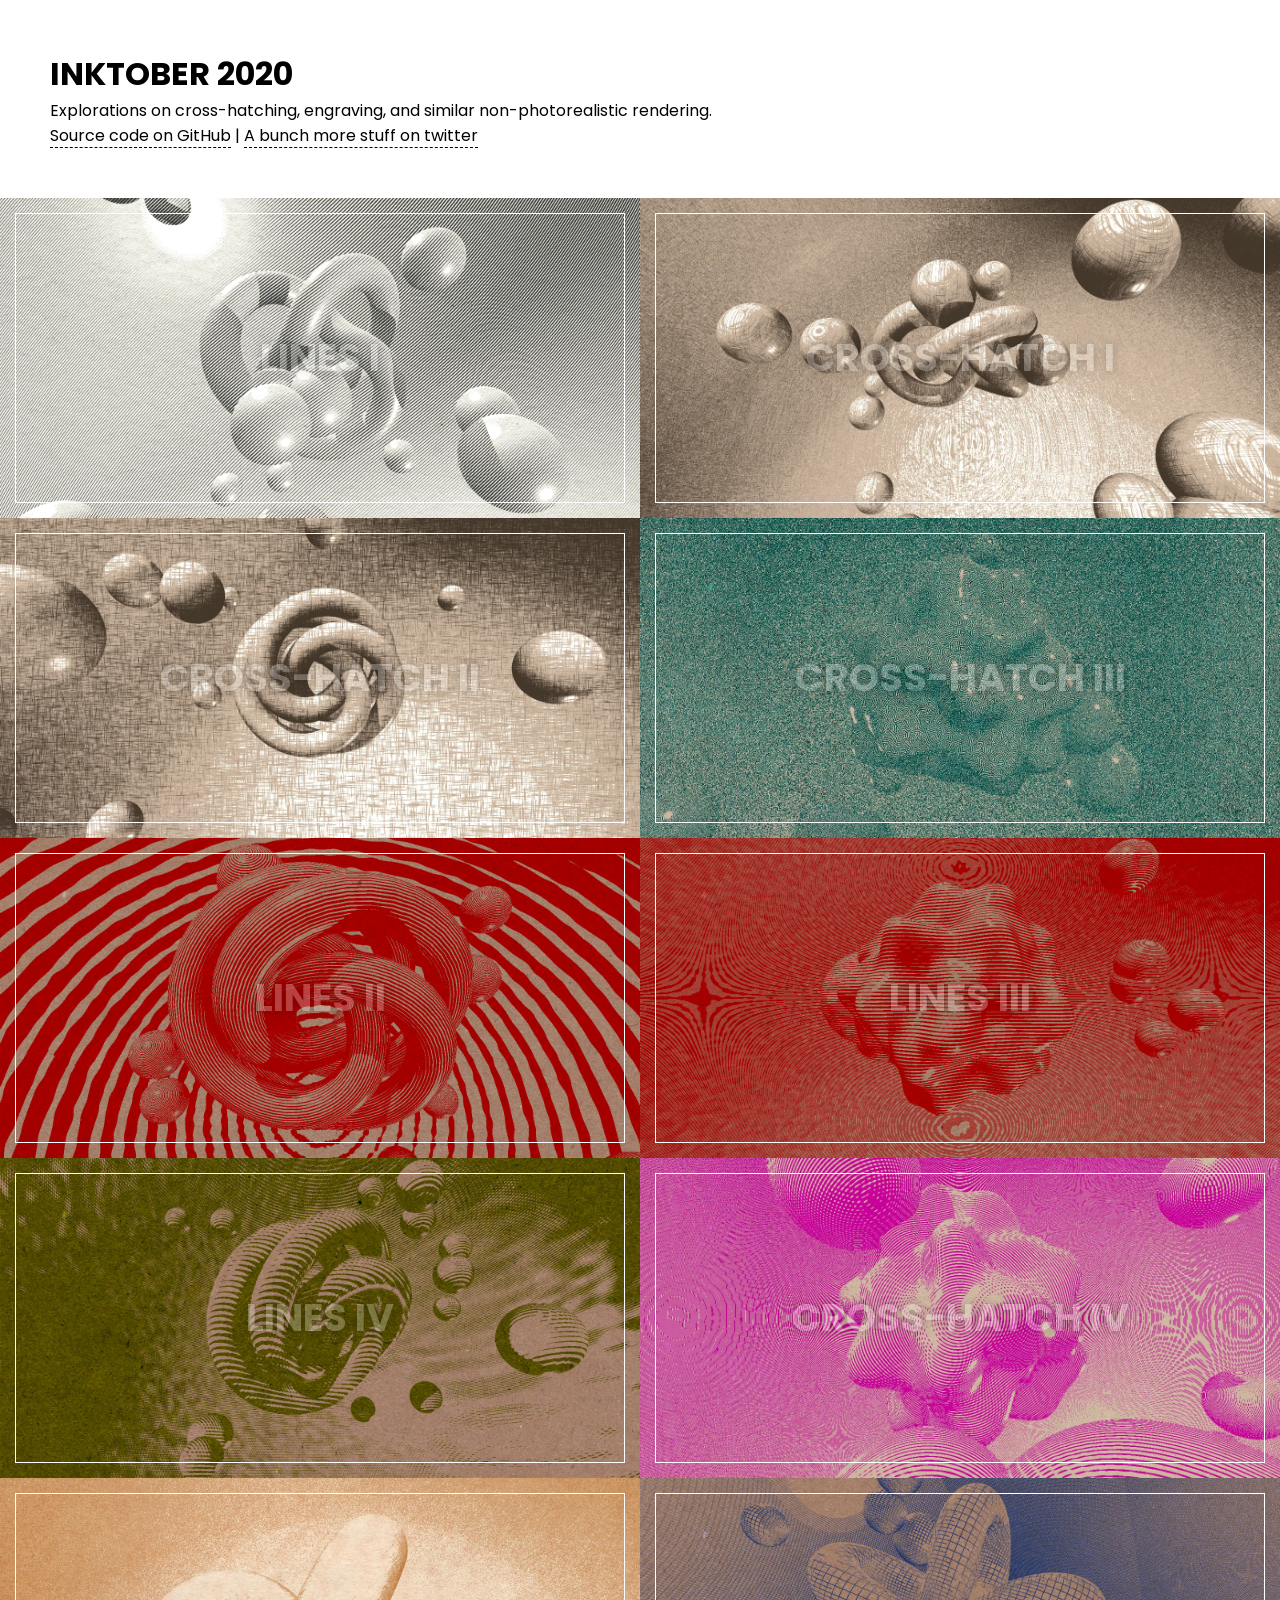
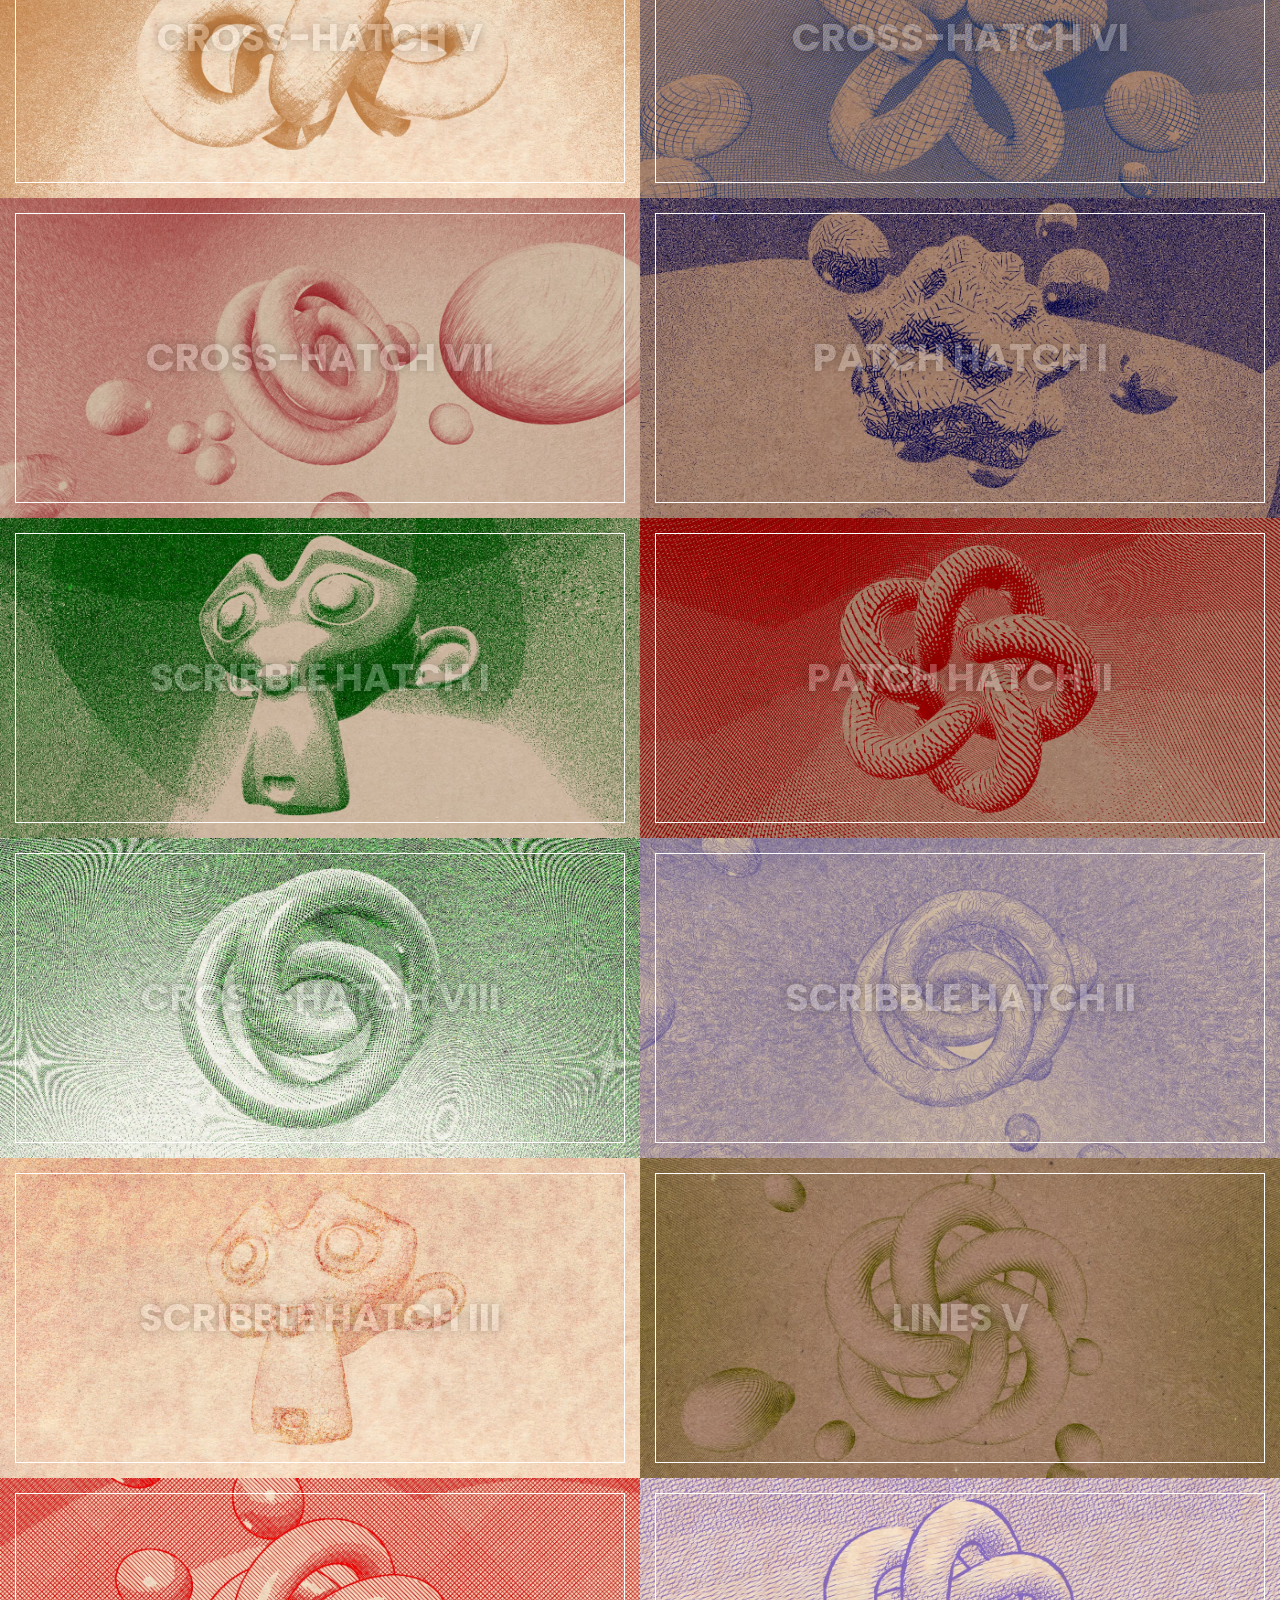
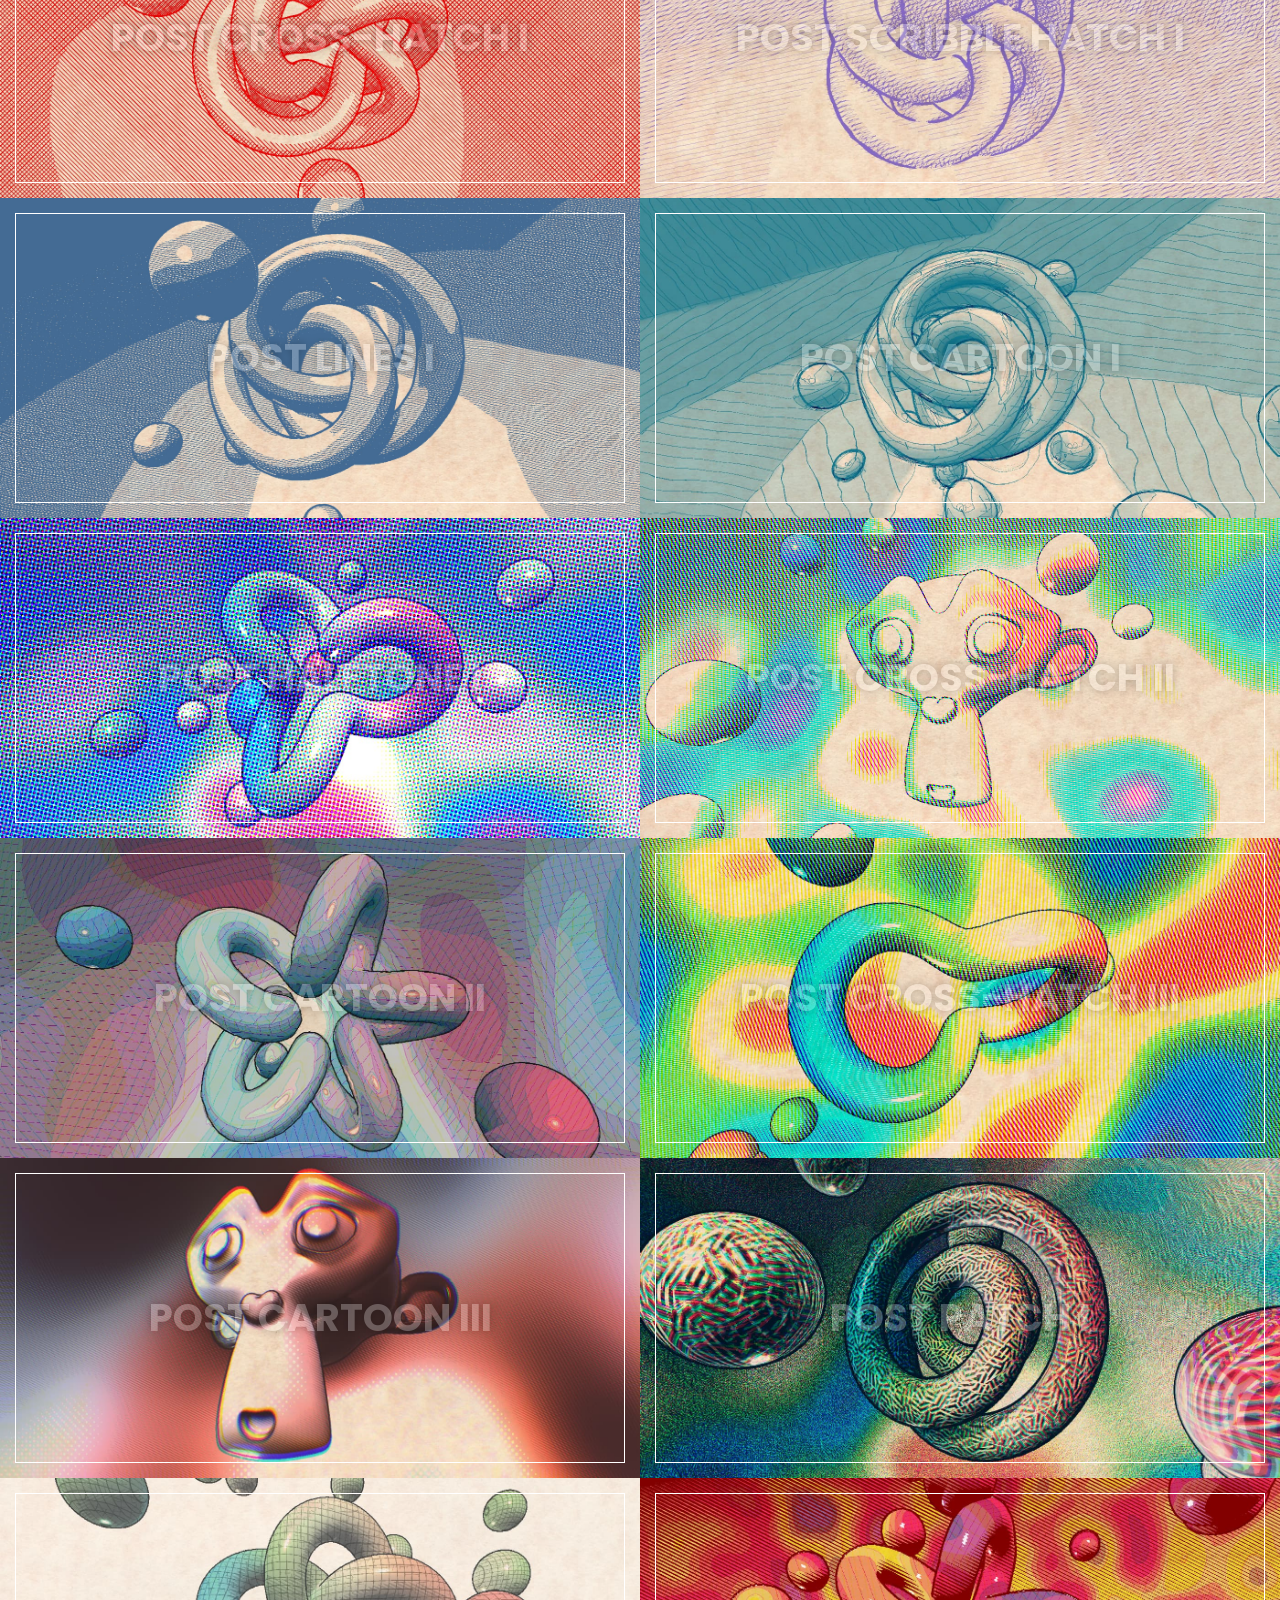
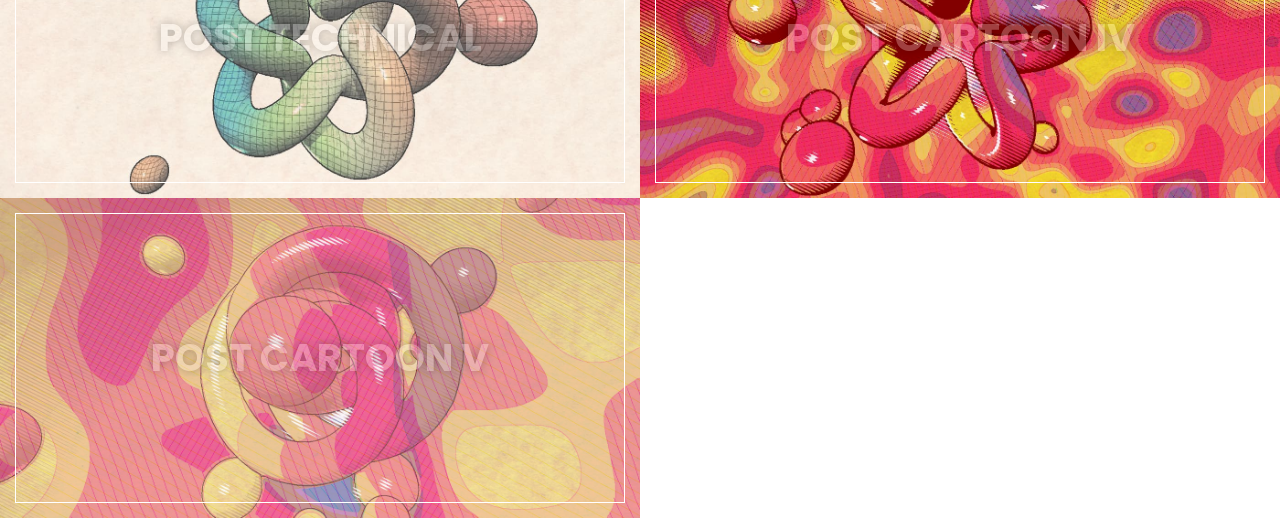
==== index.html @ ca5d49de "fix empty cards" ====
<!DOCTYPE html>
<html lang="en">
  <meta name="viewport" content="width=device-width" />
  <head>
    <meta charset="utf-8" />
    <title>Sketch</title>
    <meta
      name="viewport"
      content="width=device-width, initial-scale=1.0, user-scalable=no"
    />
    <style>
      * {
        box-sizing: border-box;
        margin: 0;
        padding: 0;
      }
      a {
        color: inherit;
      }
      body {
        font-family: "Poppins", sans-serif;
      }
      header {
        padding: 50px;
      }
      header h1 {
        font-family: "Poppins", sans-serif;
        text-transform: uppercase;
      }
      header a {
        text-decoration: none;
        border-bottom: 1px dashed black;
      }
      header a:hover {
        border-bottom: 1px solid black;
      }
      div.cards {
        display: flex;
        flex-wrap: wrap;
        text-align: center;
        justify-content: center;
      }
      a.empty {
        width: 25%;
      }
      a.card {
        width: 25%;
        height: 12.5vw;
        display: flex;
        position: relative;
        font-size: 1vw;
      }
      a.card img {
        position: absolute;
        width: 100%;
        height: 100%;
      }
      a.card::after {
        content: "";
        position: absolute;
        left: 15px;
        top: 15px;
        right: 15px;
        bottom: 15px;
        border: 1px solid white;
      }
      a.card h2 {
        position: absolute;
        font-family: "Poppins", sans-serif;
        text-transform: uppercase;
        color: white;
        left: 0;
        bottom: calc(50% - 1em);
        padding: 1em;
        line-height: 0;
        text-align: center;
        width: 100%;
        opacity: 0.25;
        text-shadow: 0 0 10px black;
        transition: opacity 200ms ease-out;
      }
      a.card:hover h2 {
        opacity: 1;
      }
      @media screen and (max-width: 1600px) {
        a.card {
          width: 50%;
          height: 25vw;
          font-size: 2vw;
        }
        a.empty {
          width: 50%;
        }
      }
      @media screen and (max-width: 800px) {
        a.card {
          width: 100vw;
          height: 50vw;
          font-size: 4vw;
        }
        a.empty {
          width: 50vw;
        }
      }
    </style>
    <link
      href="https://fonts.googleapis.com/css2?family=Poppins:wght@400;800&display=swap"
      rel="stylesheet"
    />
  </head>
  <body>
    <header>
      <h1>Inktober 2020</h1>
      <p>
        Explorations on cross-hatching, engraving, and similar
        non-photorealistic rendering.
      </p>
      <p>
        <a href="https://github.com/spite/sketch">Source code on GitHub</a> |
        <a href="https://twitter.com/thespite">A bunch more stuff on twitter</a>
      </p>
    </header>
    <div class="cards">
      <a class="card" href="lines-i/index.html">
        <img src="snapshots/lines-i.jpg" />
        <h2>Lines I</h2>
      </a>
      <a class="card" href="cross-hatch-i/index.html">
        <img src="snapshots/cross-hatch-i.jpg" />
        <h2>Cross-hatch I</h2>
      </a>
      <a class="card" href="cross-hatch-ii/index.html">
        <img src="snapshots/cross-hatch-ii.jpg" />
        <h2>Cross-hatch II</h2>
      </a>
      <a class="card" href="cross-hatch-iii/index.html">
        <img src="snapshots/cross-hatch-iii.jpg" />
        <h2>Cross-hatch III</h2>
      </a>
      <a class="card" href="lines-ii/index.html">
        <img src="snapshots/lines-ii.jpg" />
        <h2>Lines II</h2>
      </a>
      <a class="card" href="lines-iii/index.html">
        <img src="snapshots/lines-iii.jpg" />
        <h2>Lines III</h2>
      </a>
      <a class="card" href="lines-iv/index.html">
        <img src="snapshots/lines-iv.jpg" />
        <h2>Lines IV</h2>
      </a>
      <a class="card" href="cross-hatch-iv/index.html">
        <img src="snapshots/cross-hatch-iv.jpg" />
        <h2>Cross-hatch IV</h2>
      </a>
      <a class="card" href="cross-hatch-v/index.html">
        <img src="snapshots/cross-hatch-v.jpg" />
        <h2>Cross-hatch V</h2>
      </a>
      <a class="card" href="cross-hatch-vi/index.html">
        <img src="snapshots/cross-hatch-vi.jpg" />
        <h2>Cross-hatch VI</h2>
      </a>
      <a class="card" href="cross-hatch-vii/index.html">
        <img src="snapshots/cross-hatch-vii.jpg" />
        <h2>Cross-hatch VII</h2>
      </a>
      <a class="card" href="patch-i/index.html">
        <img src="snapshots/patch-i.jpg" />
        <h2>Patch hatch I</h2>
      </a>
      <a class="card" href="scribble-i/index.html">
        <img src="snapshots/scribble-i.jpg" />
        <h2>Scribble hatch I</h2>
      </a>
      <a class="card" href="patch-ii/index.html">
        <img src="snapshots/patch-ii.jpg" />
        <h2>Patch hatch II</h2>
      </a>
      <a class="card" href="cross-hatch-viii/index.html">
        <img src="snapshots/cross-hatch-viii.jpg" />
        <h2>Cross-hatch VIII</h2>
      </a>
      <a class="card" href="scribble-ii/index.html">
        <img src="snapshots/scribble-ii.jpg" />
        <h2>Scribble hatch II</h2>
      </a>
      <a class="card" href="scribble-iii/index.html">
        <img src="snapshots/scribble-iii.jpg" />
        <h2>Scribble hatch III</h2>
      </a>
      <a class="card" href="lines-v/index.html">
        <img src="snapshots/lines-v.jpg" />
        <h2>Lines V</h2>
      </a>
      <a class="card" href="post-cross-hatch-i/index.html">
        <img src="snapshots/post-cross-hatch-i.jpg" />
        <h2>Post Cross-hatch I</h2>
      </a>
      <a class="card" href="post-scribble-i/index.html">
        <img src="snapshots/post-scribble-i.jpg" />
        <h2>Post Scribble hatch I</h2>
      </a>
      <a class="card" href="post-lines-i/index.html">
        <img src="snapshots/post-lines-i.jpg" />
        <h2>Post Lines I</h2>
      </a>
      <a class="card" href="post-cartoon-i/index.html">
        <img src="snapshots/post-cartoon-i.jpg" />
        <h2>Post Cartoon I</h2>
      </a>
      <a class="card" href="post-cmyk-halftone-i/index.html">
        <img src="snapshots/post-halftone-i.jpg" />
        <h2>Post Halftone I</h2>
      </a>
      <a class="card" href="post-cross-hatch-ii/index.html">
        <img src="snapshots/post-cross-hatch-ii.jpg" />
        <h2>Post Cross-hatch II</h2>
      </a>
      <a class="card" href="post-cartoon-ii/index.html">
        <img src="snapshots/post-cartoon-ii.jpg" />
        <h2>Post Cartoon II</h2>
      </a>
      <a class="card" href="post-cross-hatch-iii/index.html">
        <img src="snapshots/post-cross-hatch-iii.jpg" />
        <h2>Post Cross-hatch III</h2>
      </a>
      <a class="card" href="post-cartoon-iii/index.html">
        <img src="snapshots/post-cartoon-iii.jpg" />
        <h2>Post Cartoon III</h2>
      </a>
      <a class="card" href="post-patch-i/index.html">
        <img src="snapshots/post-patch-i.jpg" />
        <h2>Post Patch I</h2>
      </a>
      <a class="card" href="post-technical/index.html">
        <img src="snapshots/post-technical.jpg" />
        <h2>Post Technical</h2>
      </a>
      <a class="card" href="post-cartoon-iv/index.html">
        <img src="snapshots/post-cartoon-iv.jpg" />
        <h2>Post Cartoon IV</h2>
      </a>
      <a class="card" href="post-cartoon-v/index.html">
        <img src="snapshots/post-cartoon-v.jpg" />
        <h2>Post Cartoon V</h2>
      </a>
      <a class="empty"></a>
    </div>
  </body>
</html>
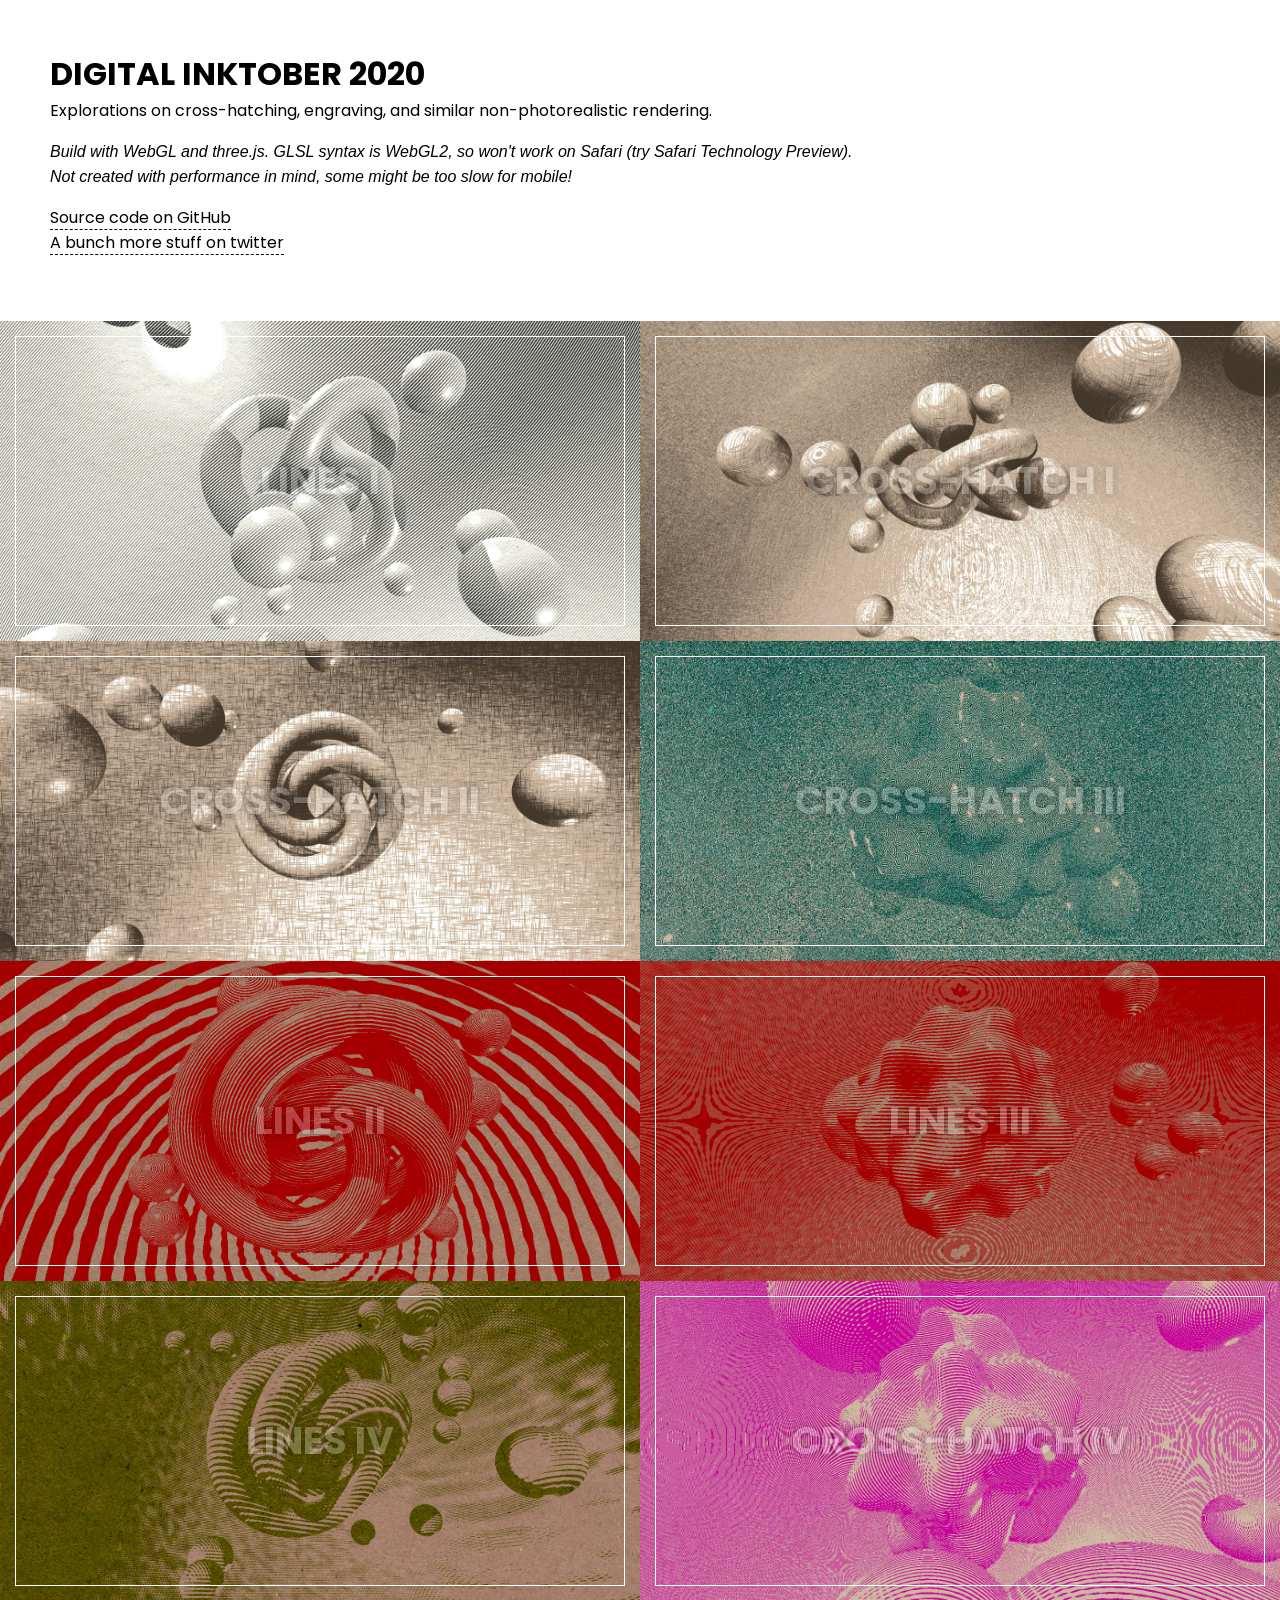
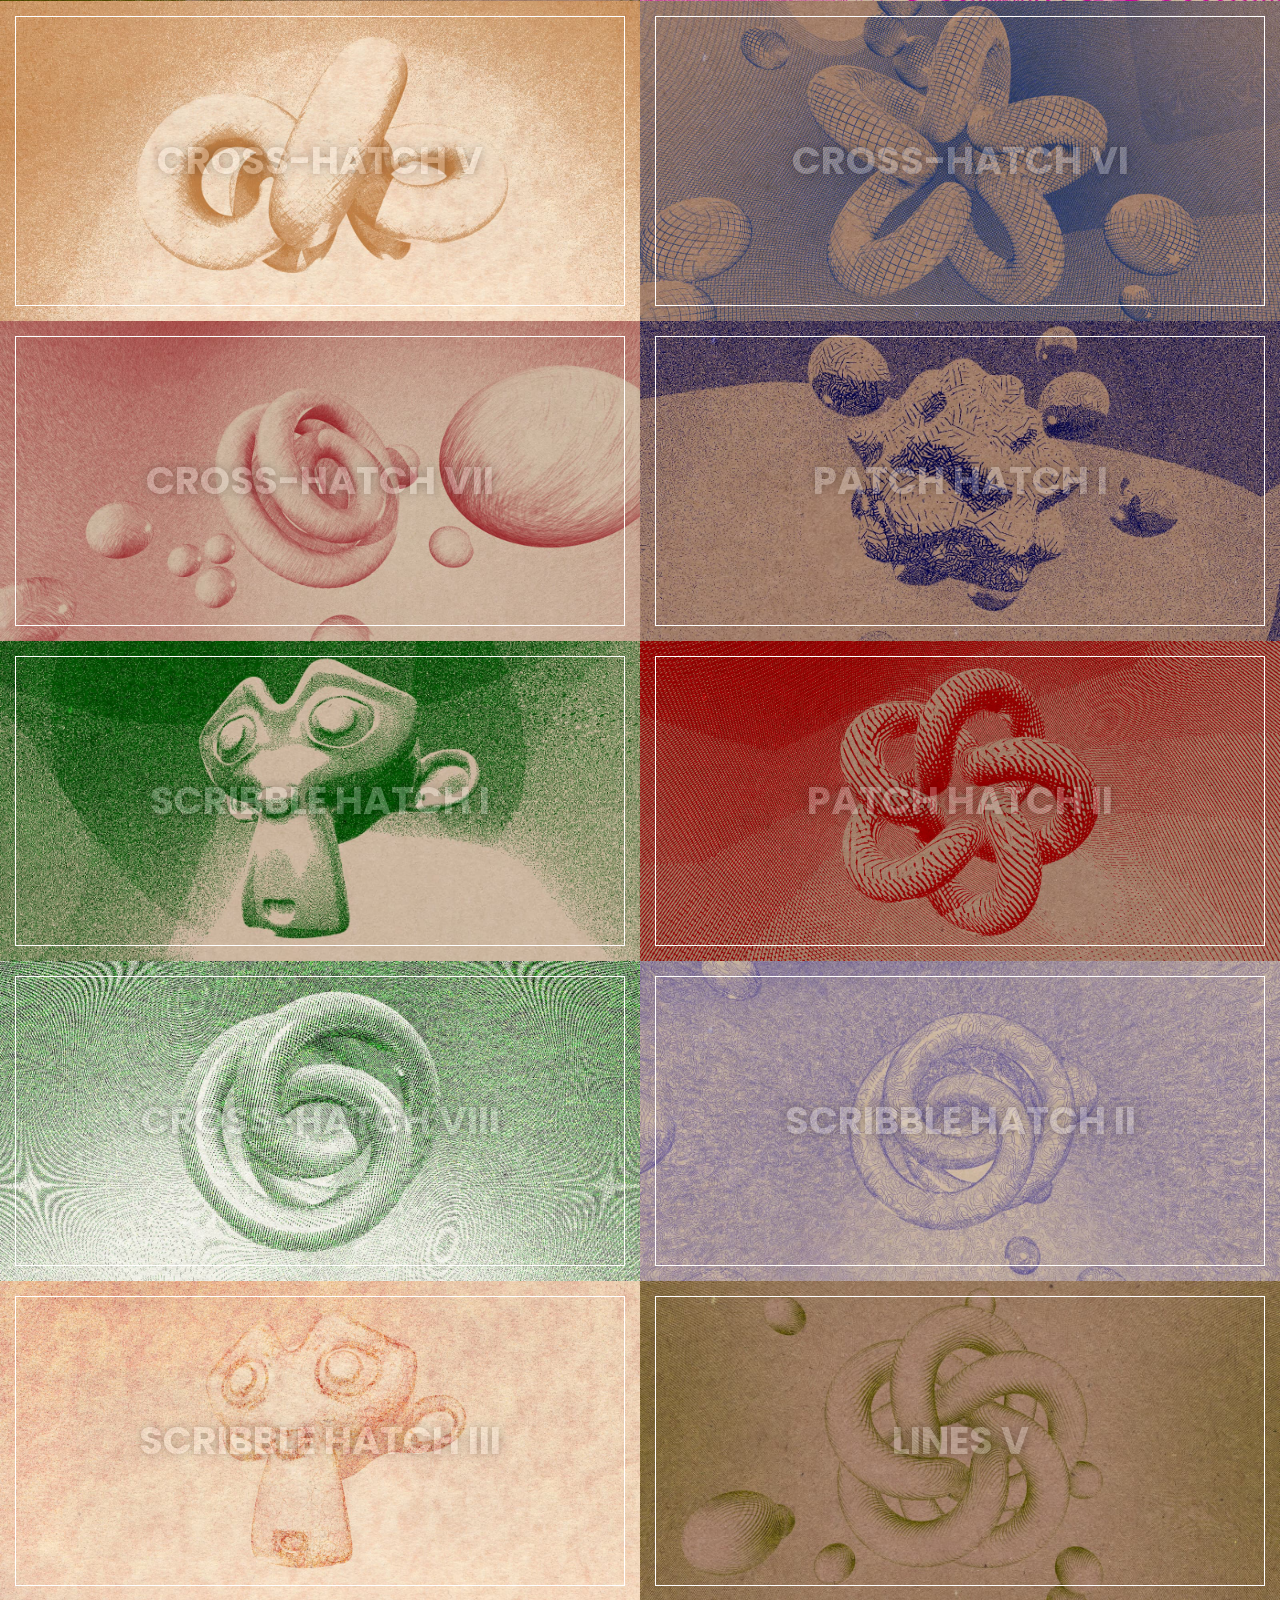
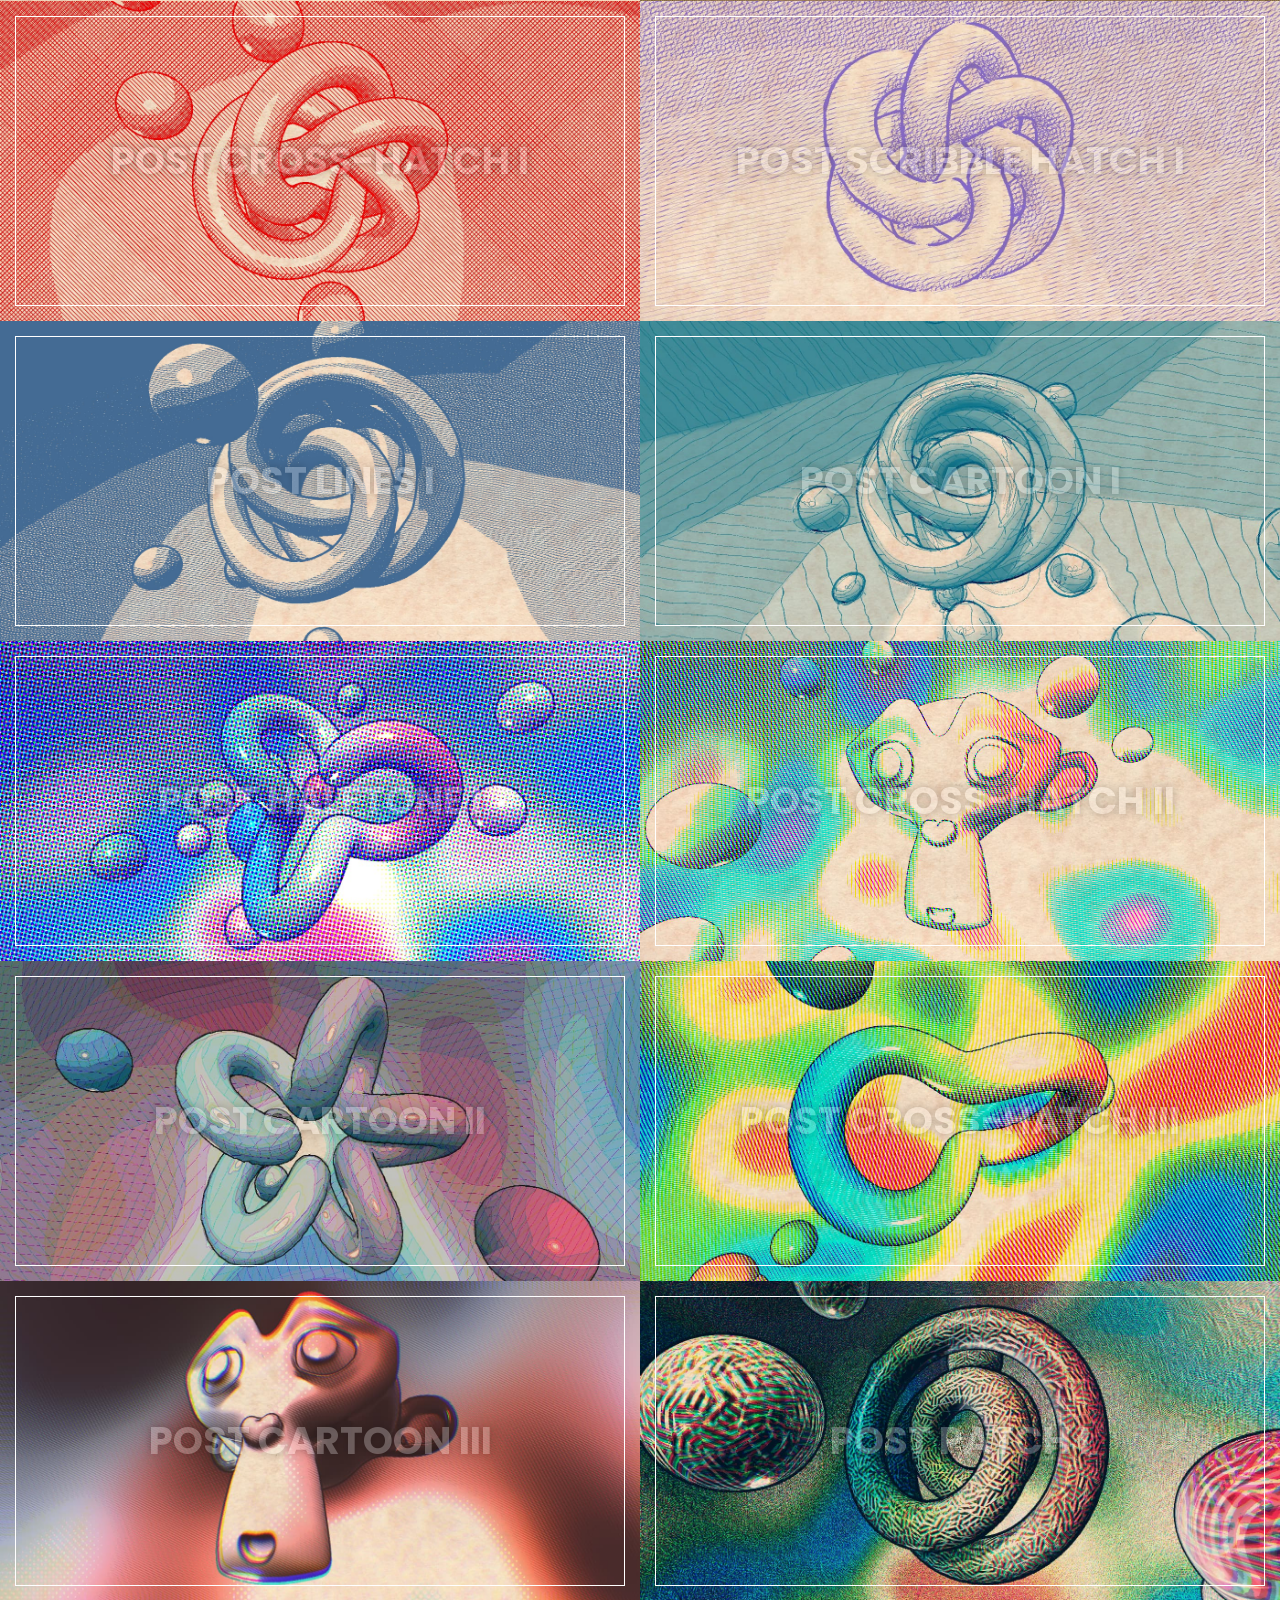
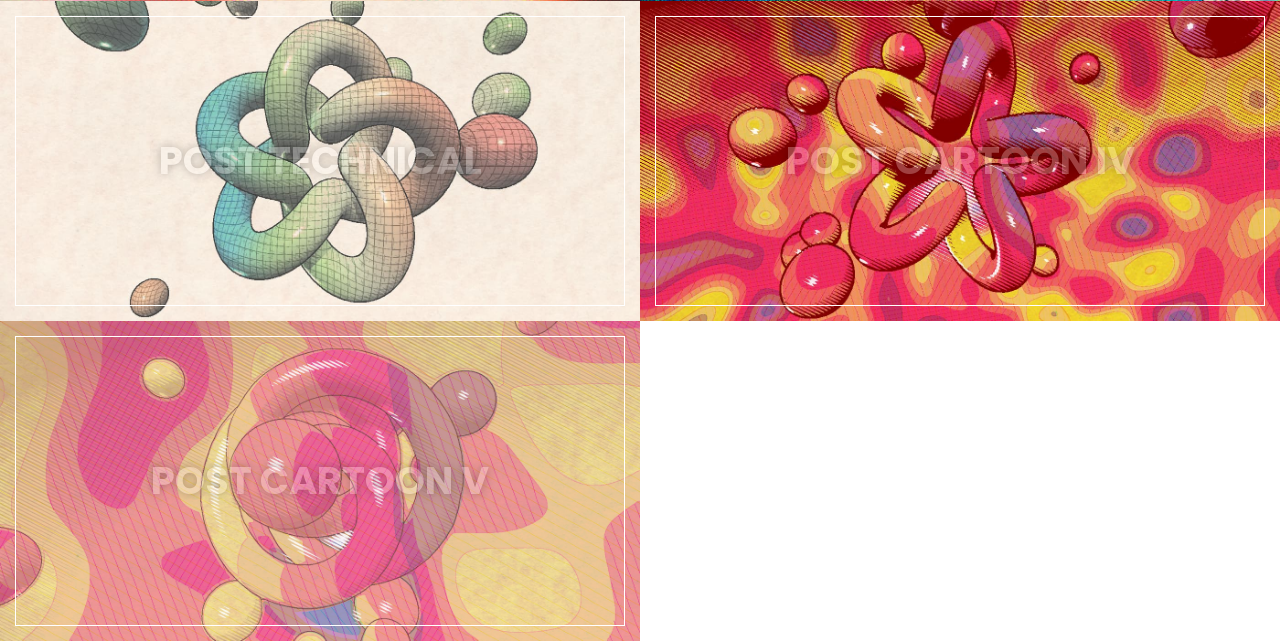
==== commit df5ab1e3: "updated index" ====
--- a/index.html
+++ b/index.html
@@ -20,6 +20,9 @@
       body {
         font-family: "Poppins", sans-serif;
       }
+      p {
+        margin-bottom: 1em;
+      }
       header {
         padding: 50px;
       }
@@ -110,13 +113,21 @@
   </head>
   <body>
     <header>
-      <h1>Inktober 2020</h1>
+      <h1>Digital Inktober 2020</h1>
       <p>
         Explorations on cross-hatching, engraving, and similar
         non-photorealistic rendering.
       </p>
       <p>
-        <a href="https://github.com/spite/sketch">Source code on GitHub</a> |
+        <i
+          >Build with WebGL and three.js. GLSL syntax is WebGL2, so won't work
+          on Safari (try Safari Technology Preview).<br />Not created with
+          performance in mind, some might be too slow for mobile!
+        </i>
+      </p>
+      <p>
+        <a href="https://github.com/spite/sketch">Source code on GitHub</a
+        ><br />
         <a href="https://twitter.com/thespite">A bunch more stuff on twitter</a>
       </p>
     </header>
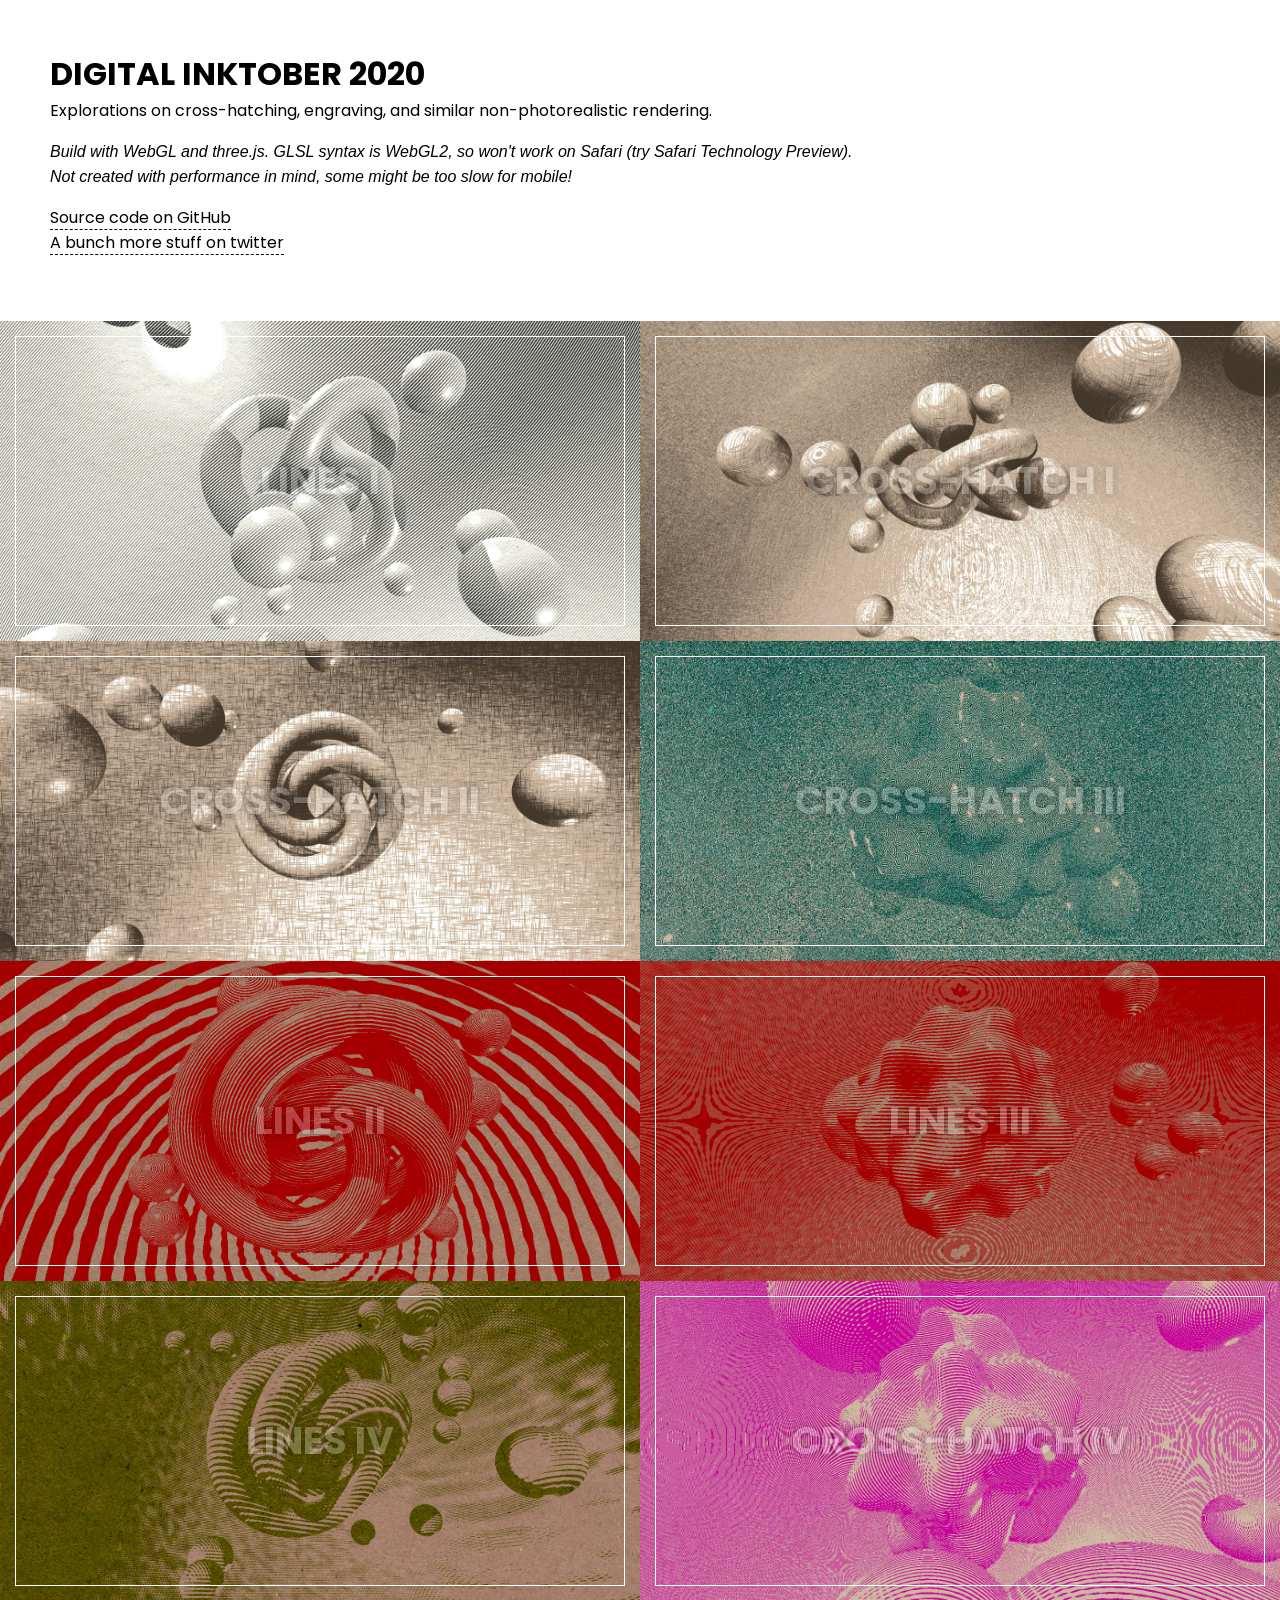
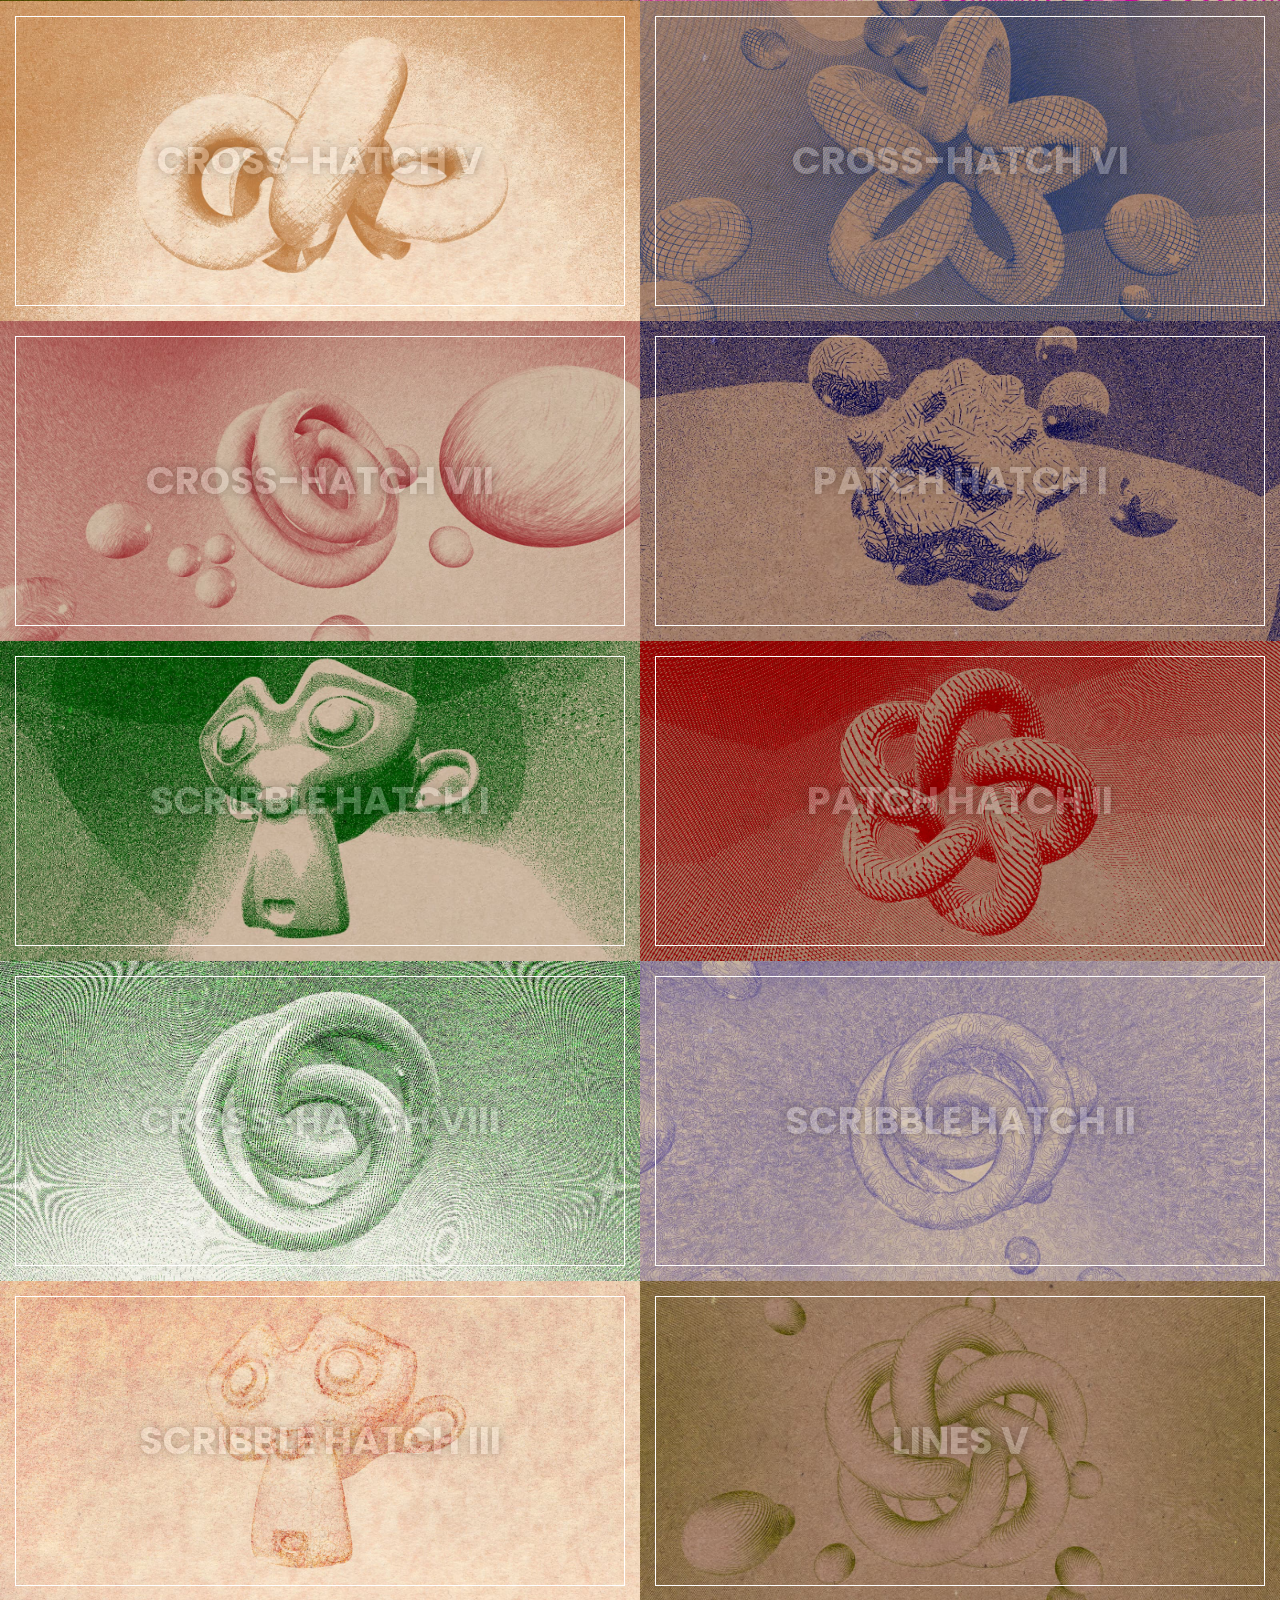
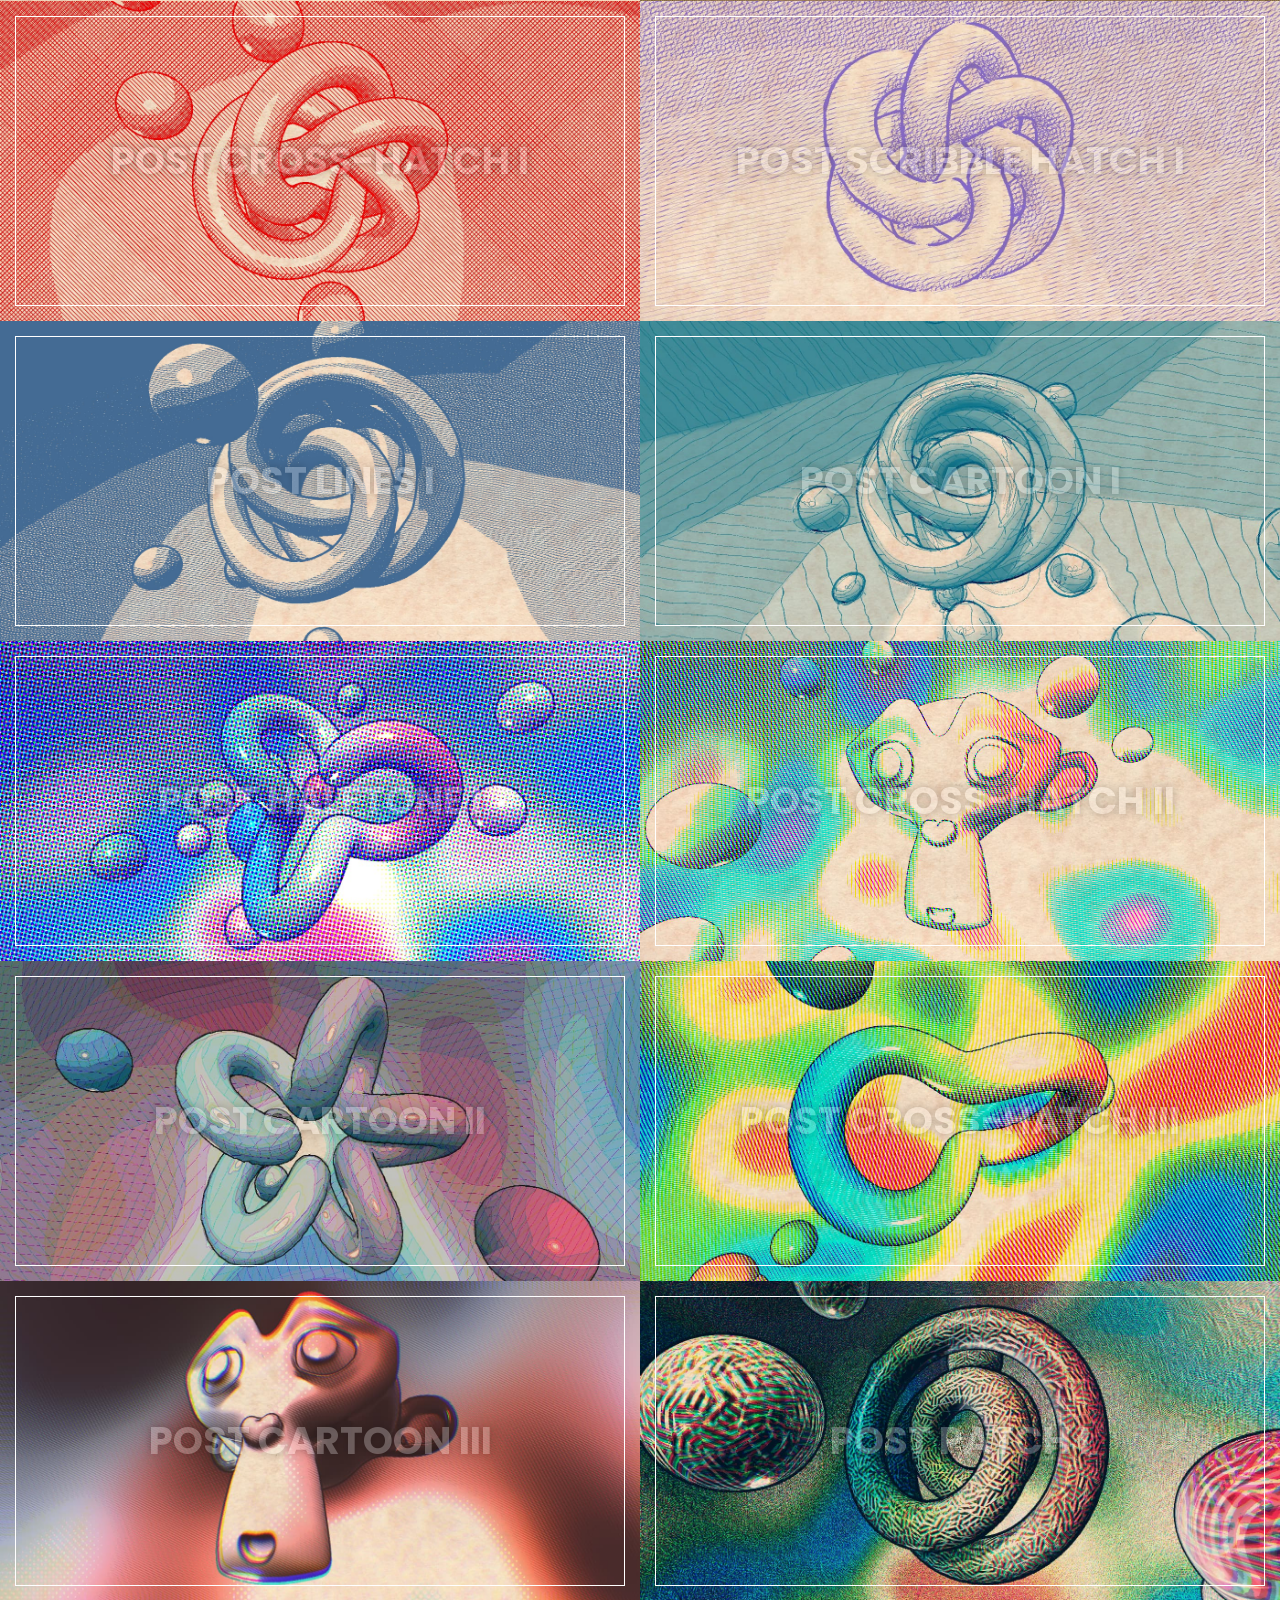
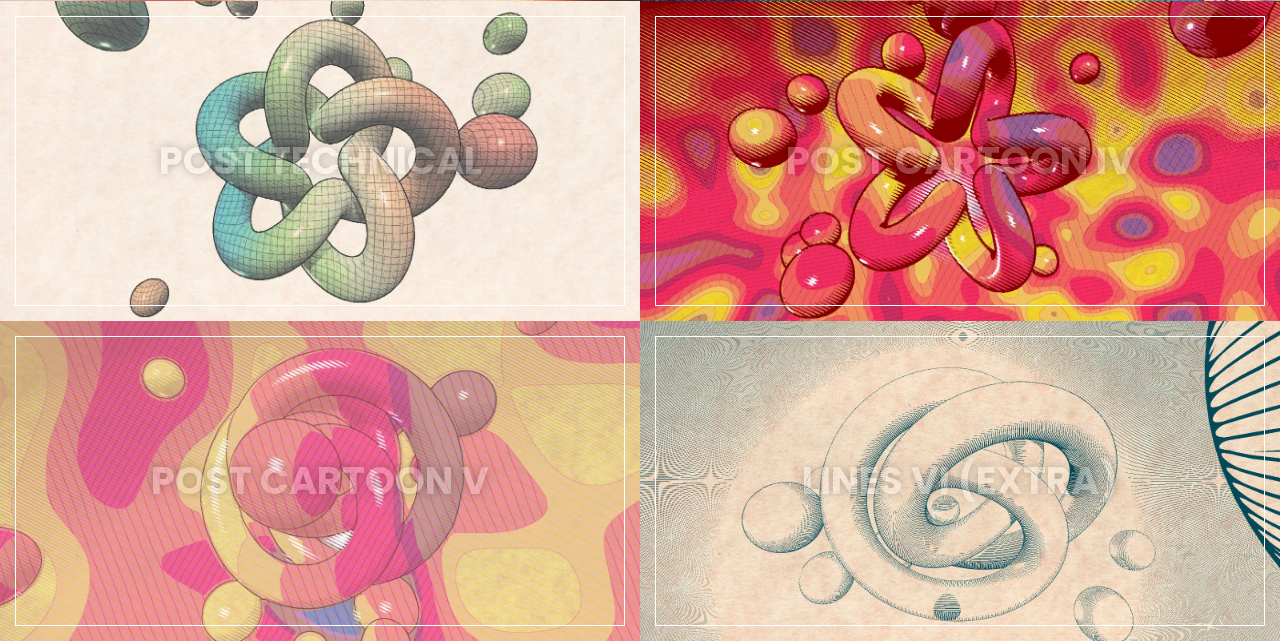
==== commit 6164e566: "added lines vi" ====
--- a/index.html
+++ b/index.html
@@ -256,7 +256,10 @@
         <img src="snapshots/post-cartoon-v.jpg" />
         <h2>Post Cartoon V</h2>
       </a>
-      <a class="empty"></a>
+      <a class="card" href="lines-vi/index.html">
+        <img src="snapshots/lines-vi.jpg" />
+        <h2>Lines VI (Extra)</h2>
+      </a>
     </div>
   </body>
 </html>
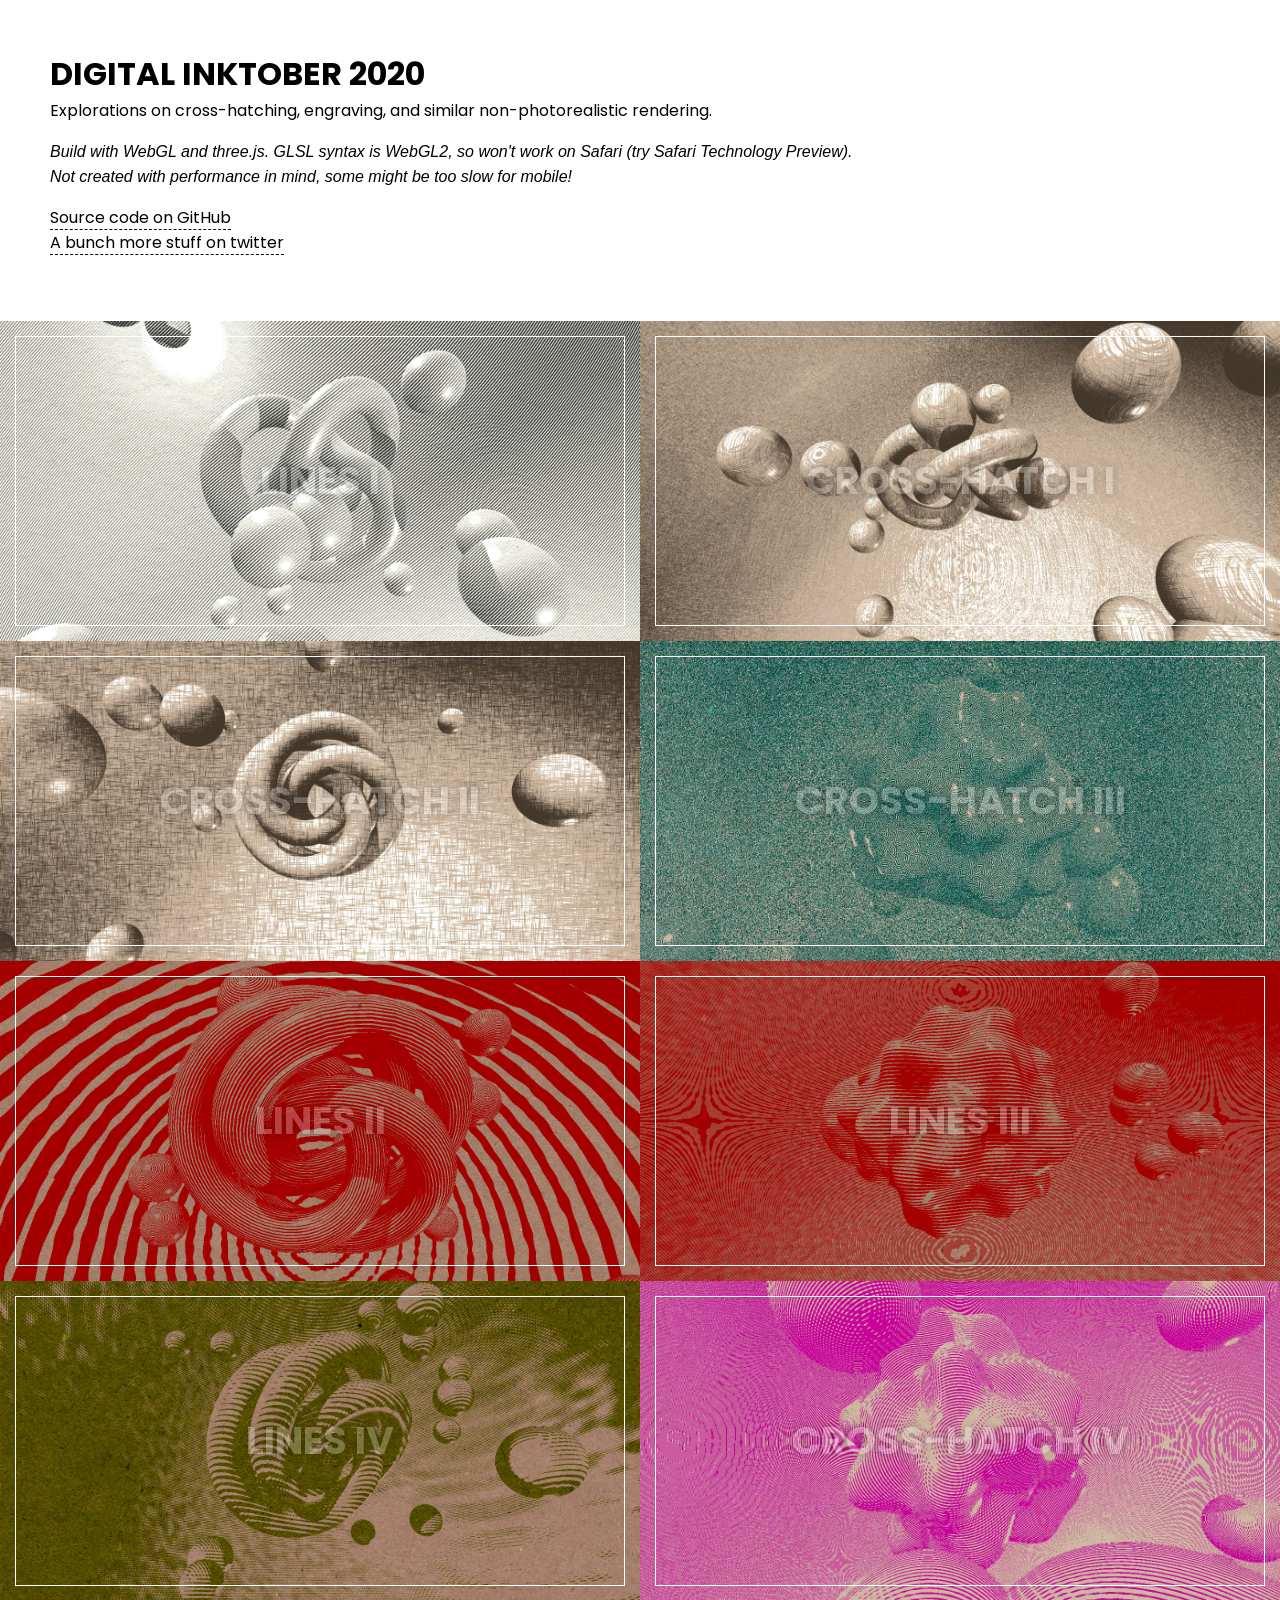
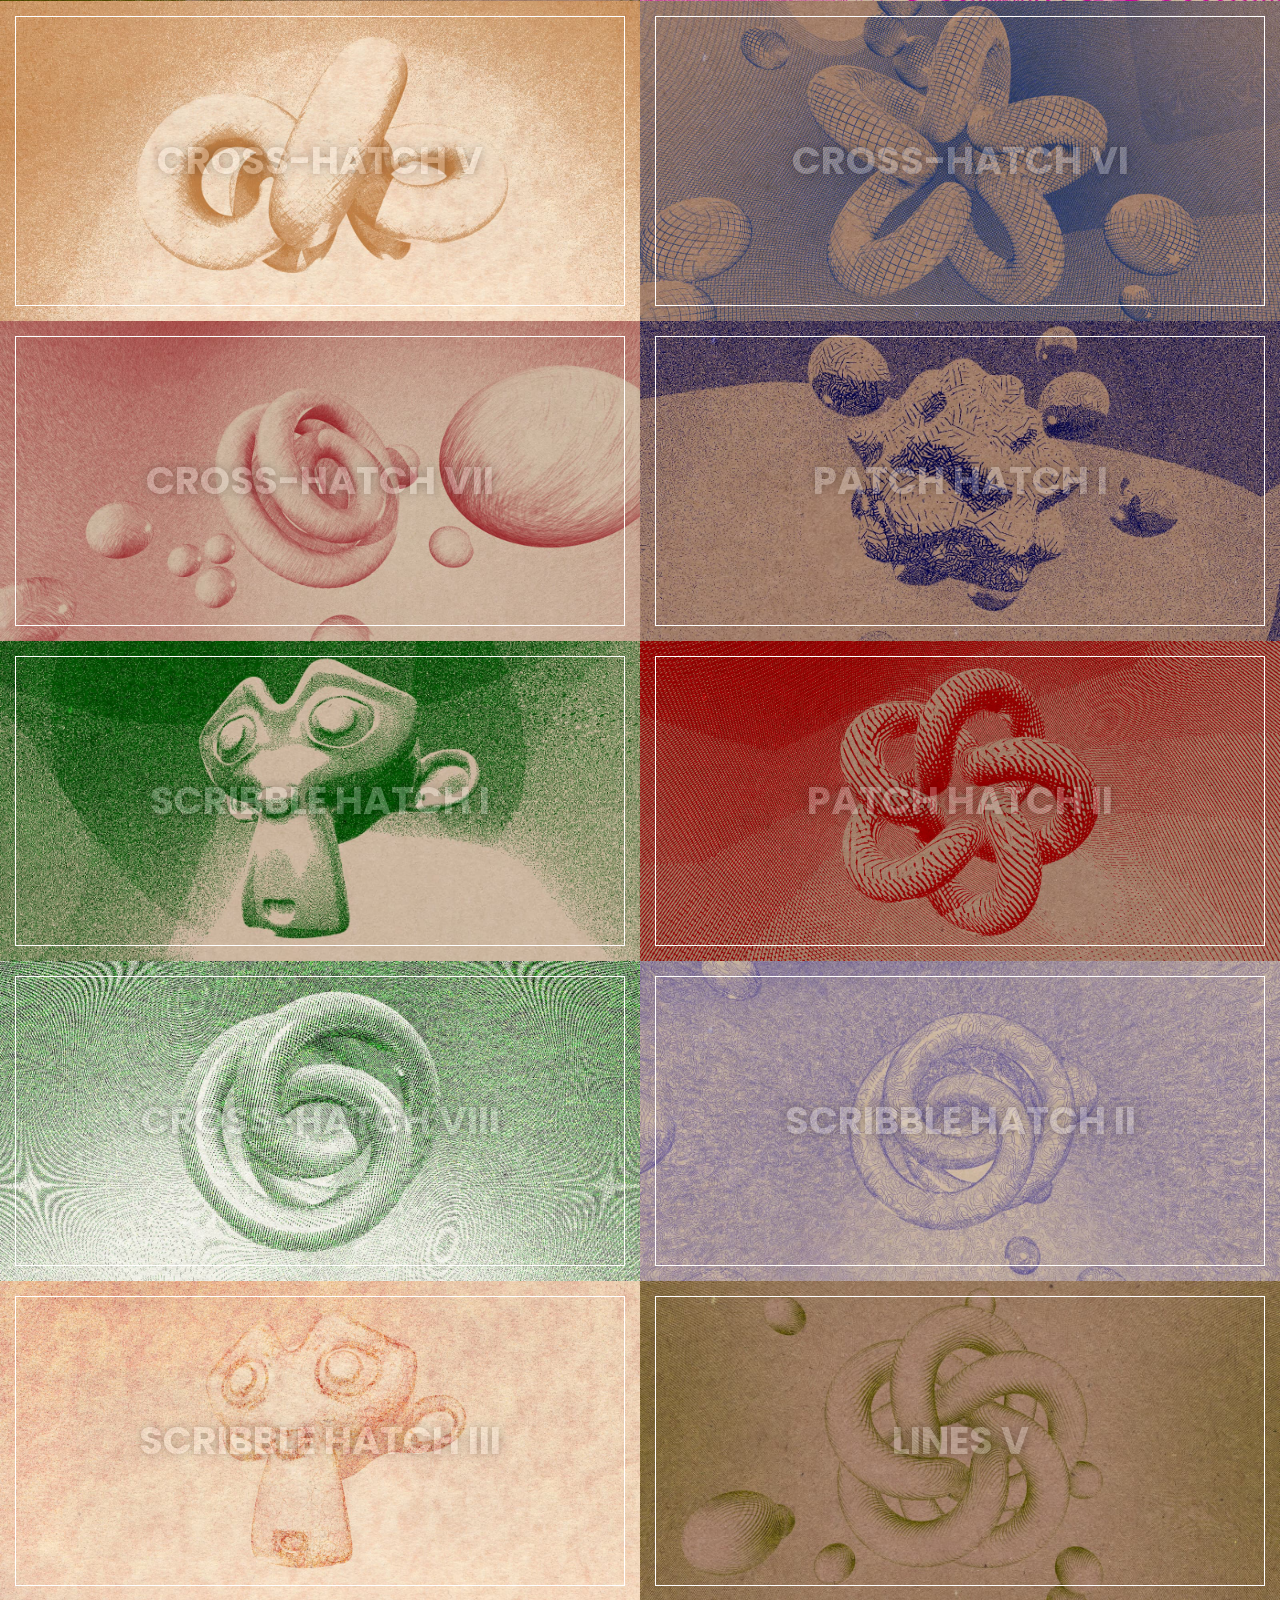
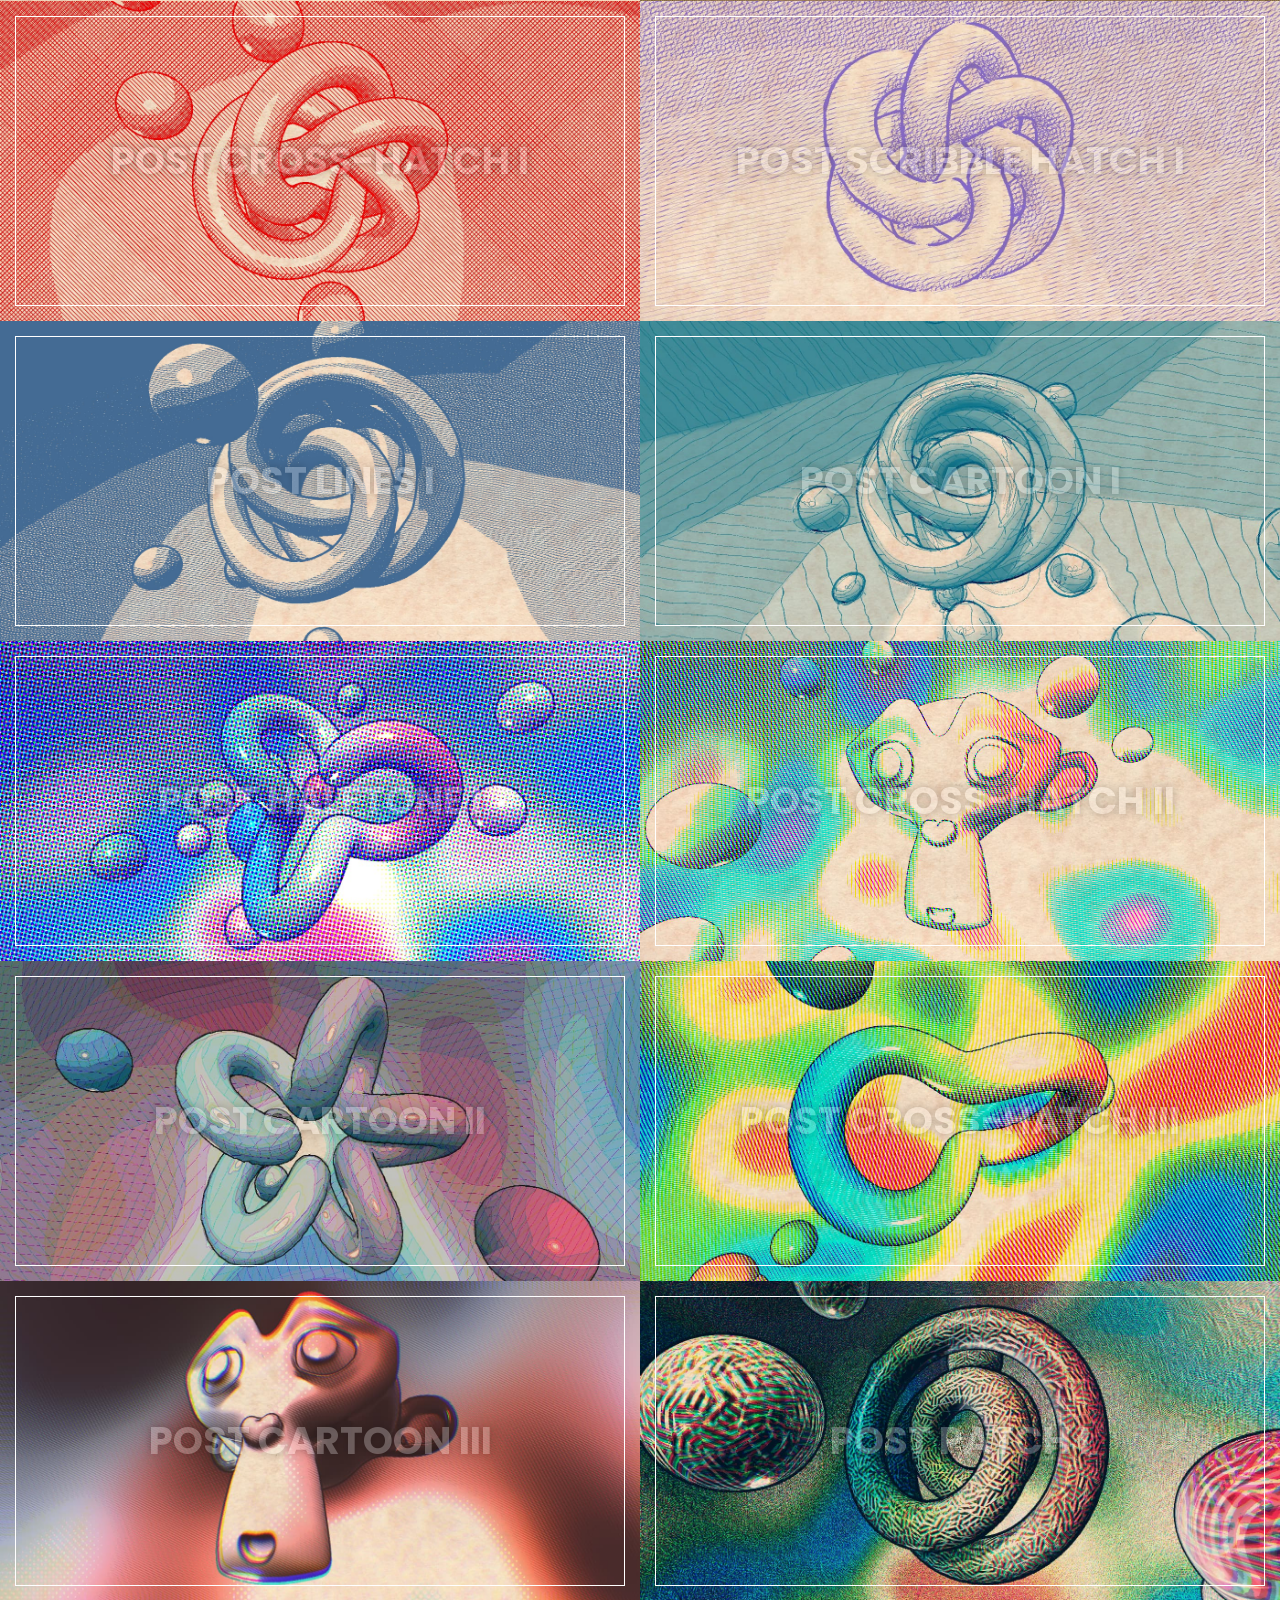
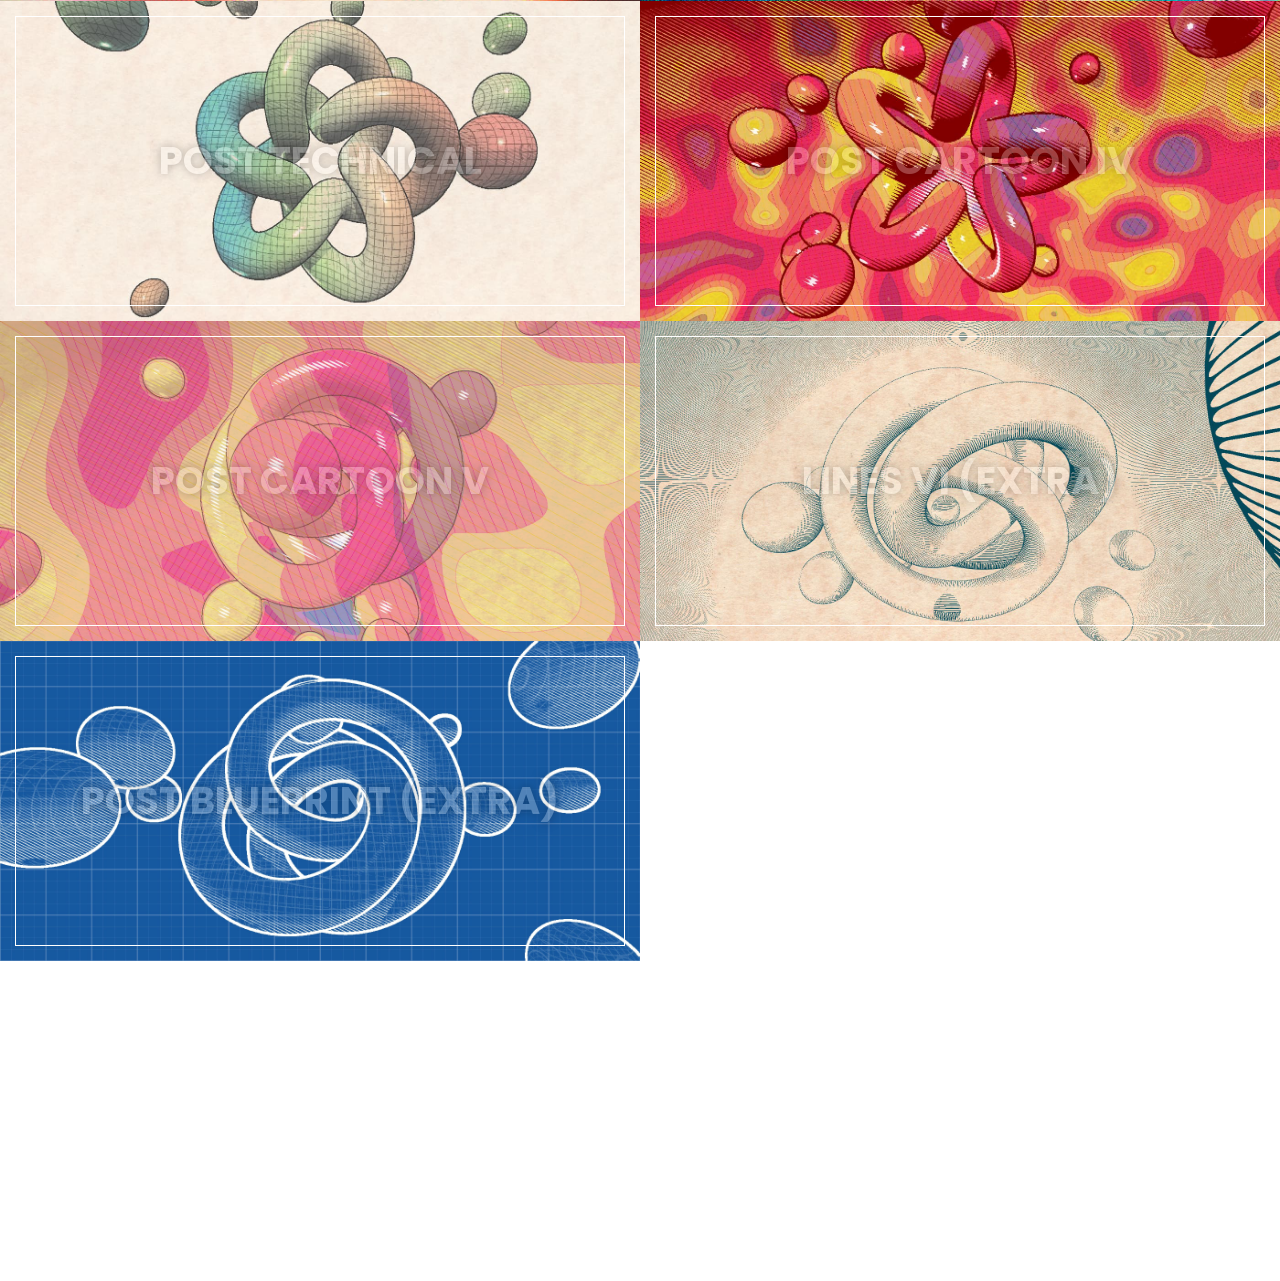
==== commit 86ee85f0: "added post blueprint" ====
--- a/index.html
+++ b/index.html
@@ -260,6 +260,13 @@
         <img src="snapshots/lines-vi.jpg" />
         <h2>Lines VI (Extra)</h2>
       </a>
+      <a class="card" href="post-blueprint/index.html">
+        <img src="snapshots/post-blueprint.jpg" />
+        <h2>Post Blueprint (Extra)</h2>
+      </a>
+      <a class="card"></a>
+      <a class="card"></a>
+      <a class="card"></a>
     </div>
   </body>
 </html>
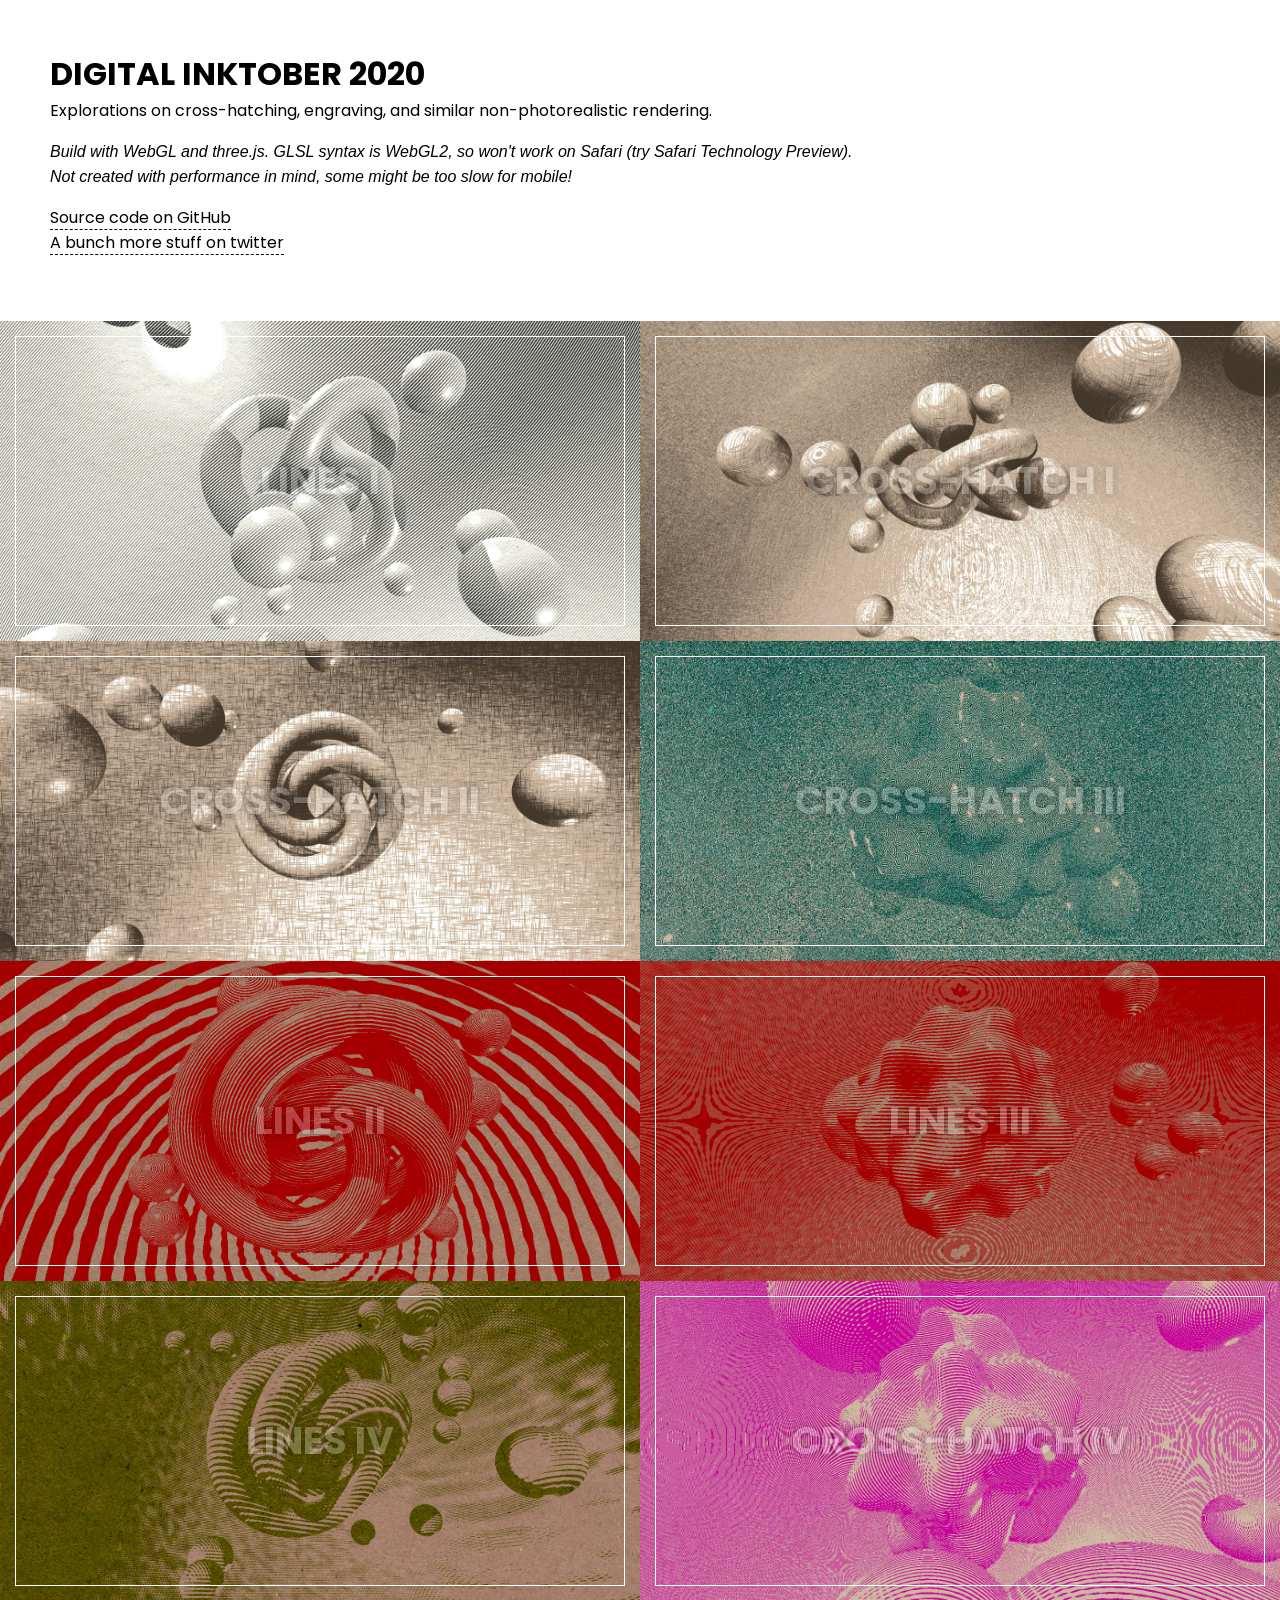
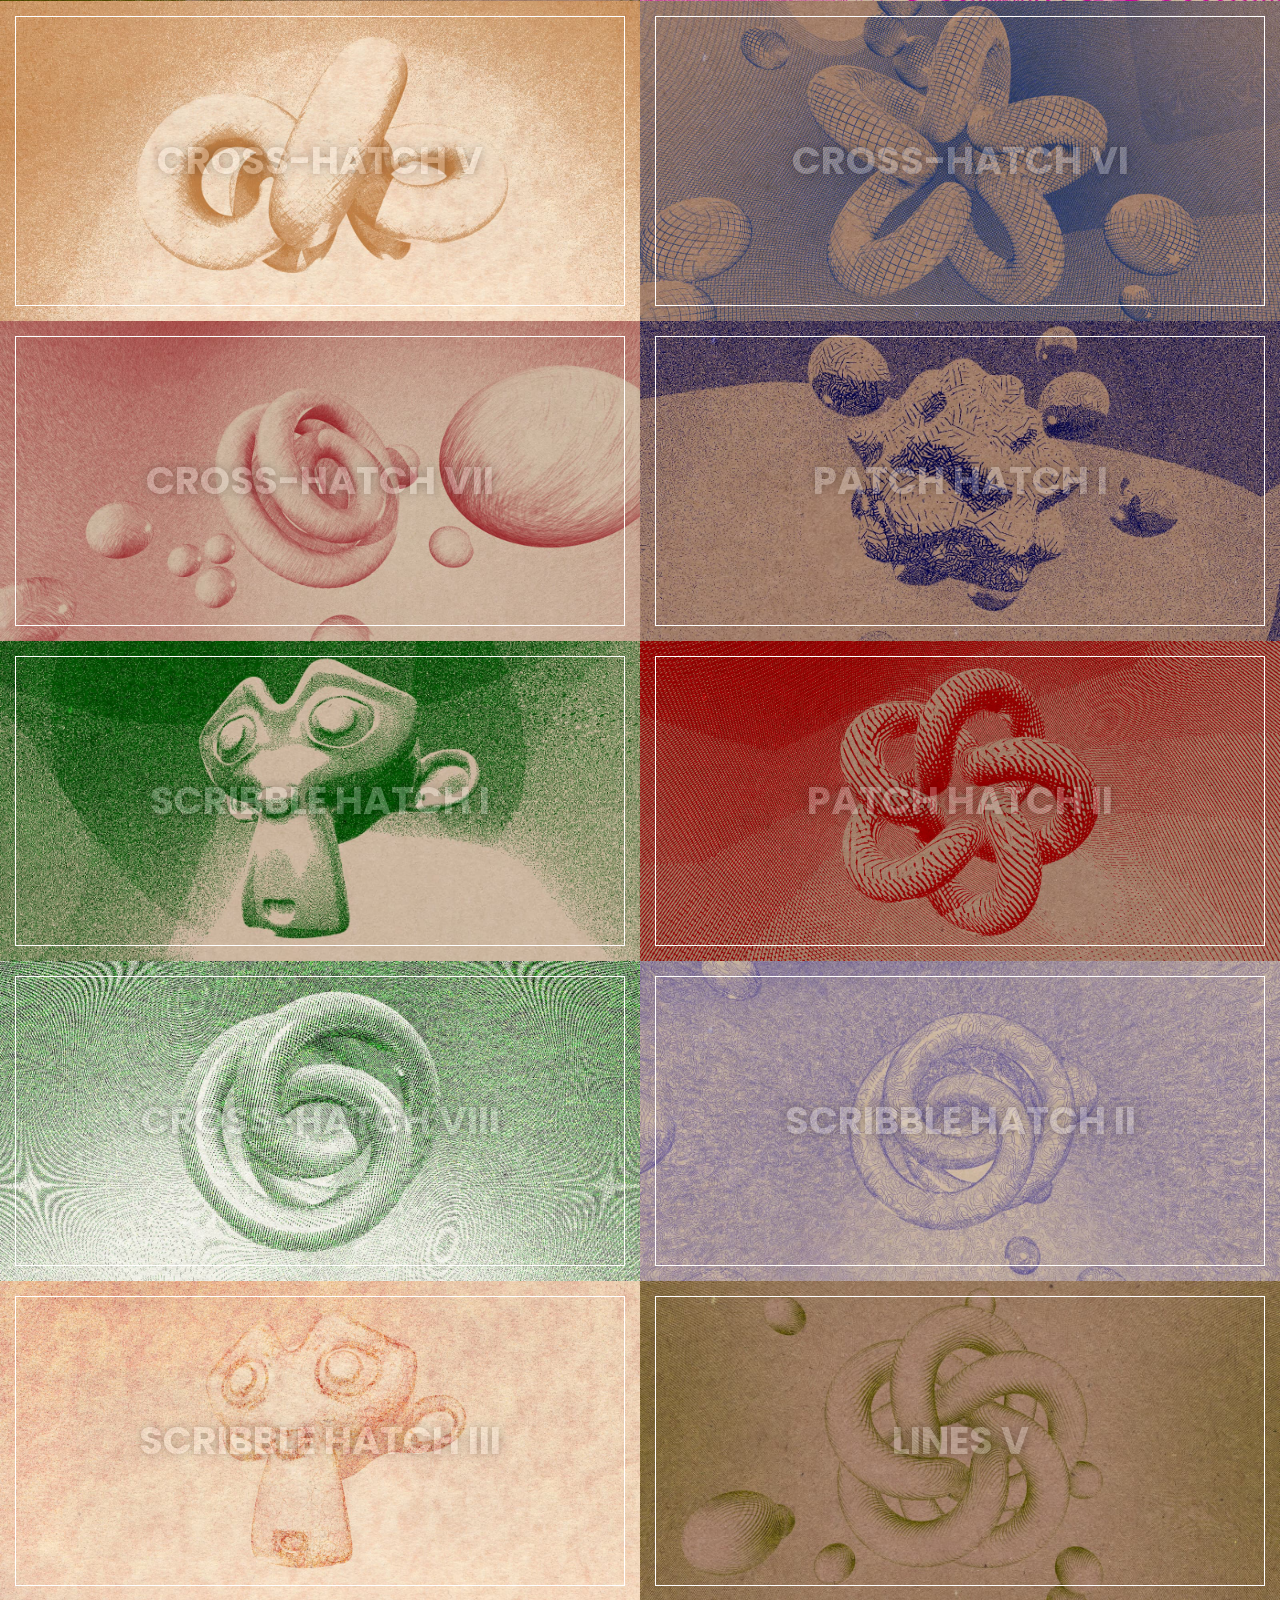
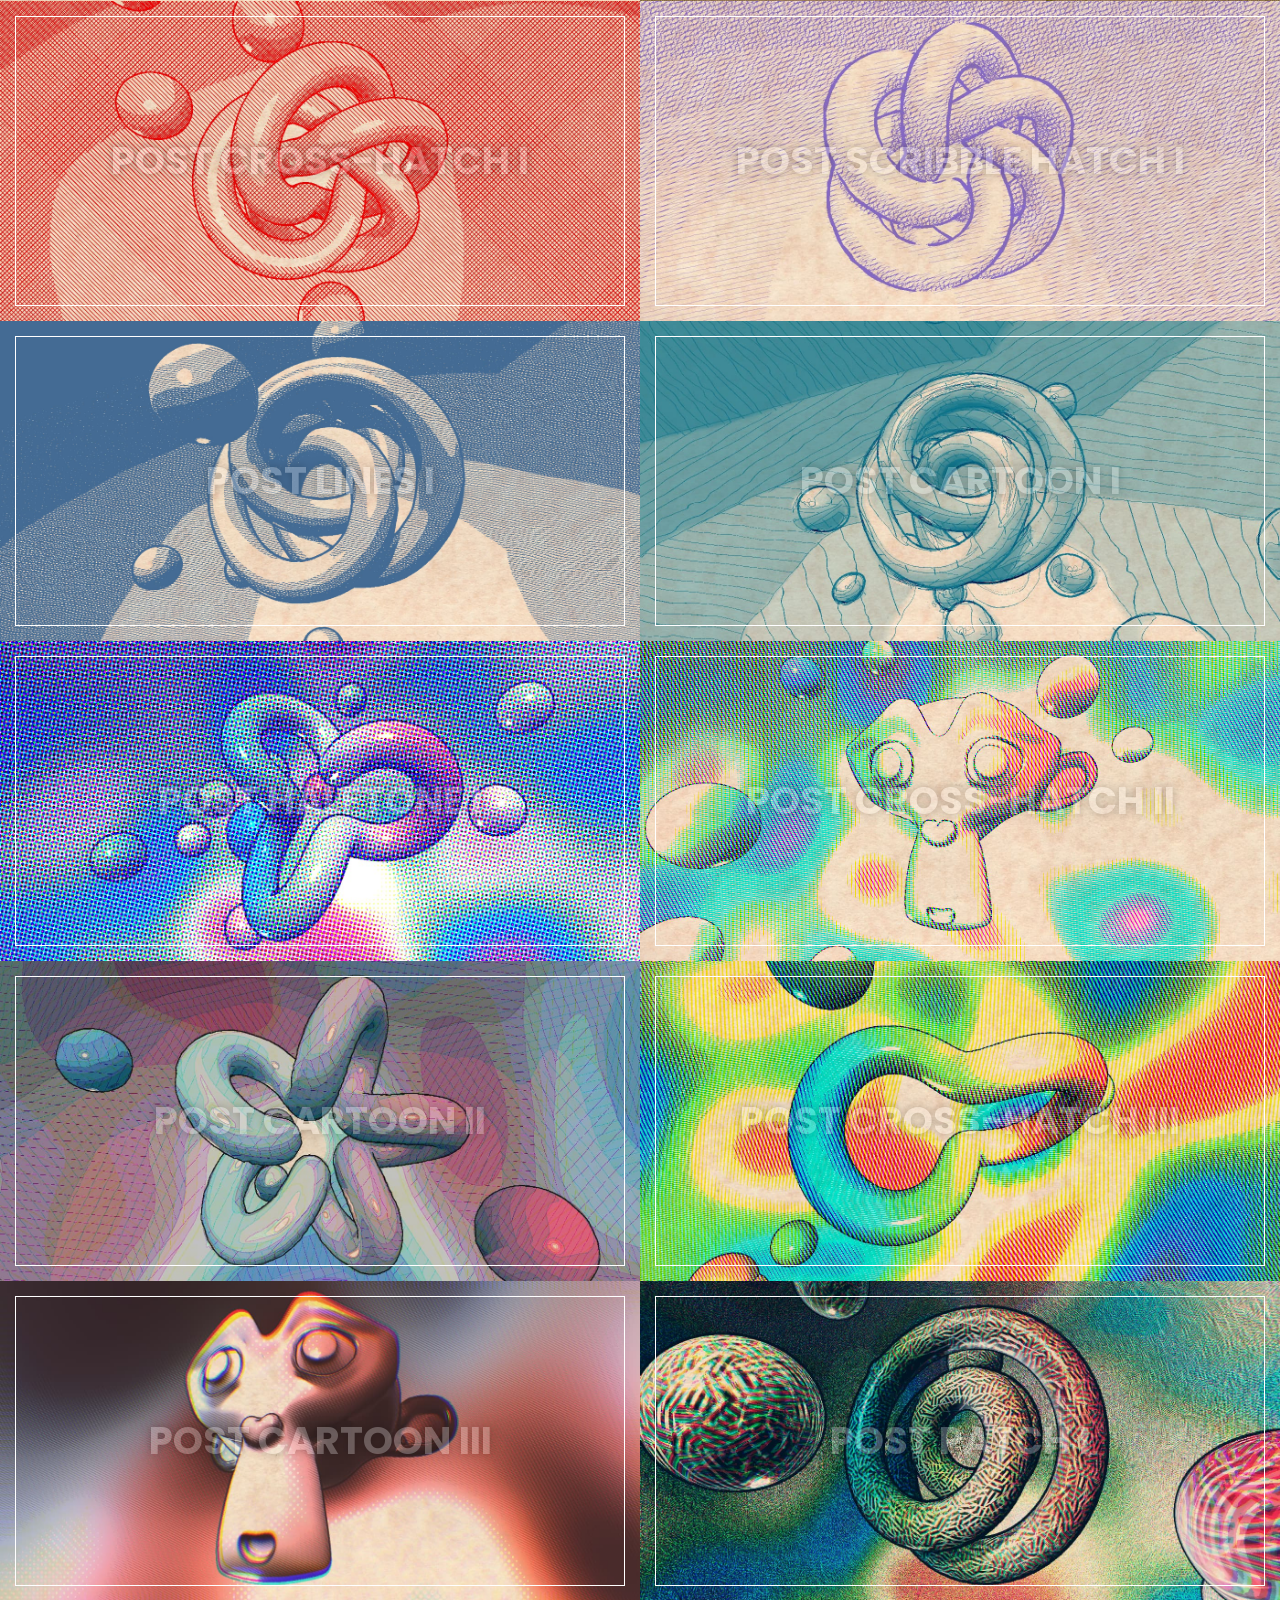
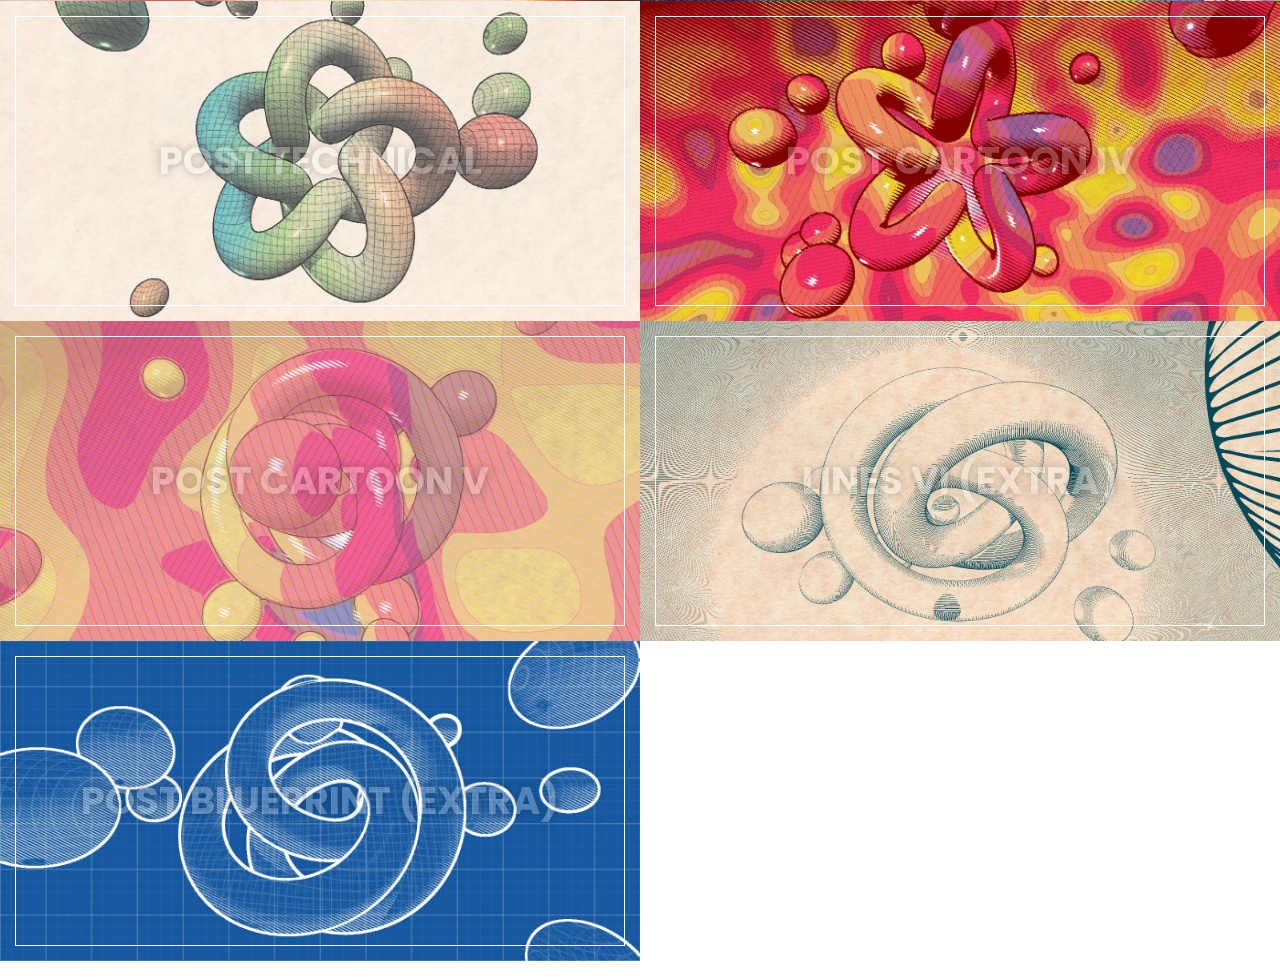
==== commit f524a0a5: "fix styles" ====
--- a/index.html
+++ b/index.html
@@ -45,6 +45,7 @@
       }
       a.empty {
         width: 25%;
+        height: auto;
       }
       a.card {
         width: 25%;
@@ -93,6 +94,7 @@
         }
         a.empty {
           width: 50%;
+          height: auto;
         }
       }
       @media screen and (max-width: 800px) {
@@ -103,6 +105,7 @@
         }
         a.empty {
           width: 50vw;
+          height: auto;
         }
       }
     </style>
@@ -264,9 +267,9 @@
         <img src="snapshots/post-blueprint.jpg" />
         <h2>Post Blueprint (Extra)</h2>
       </a>
-      <a class="card"></a>
-      <a class="card"></a>
-      <a class="card"></a>
+      <a class="empty card"></a>
+      <a class="empty card"></a>
+      <a class="empty card"></a>
     </div>
   </body>
 </html>
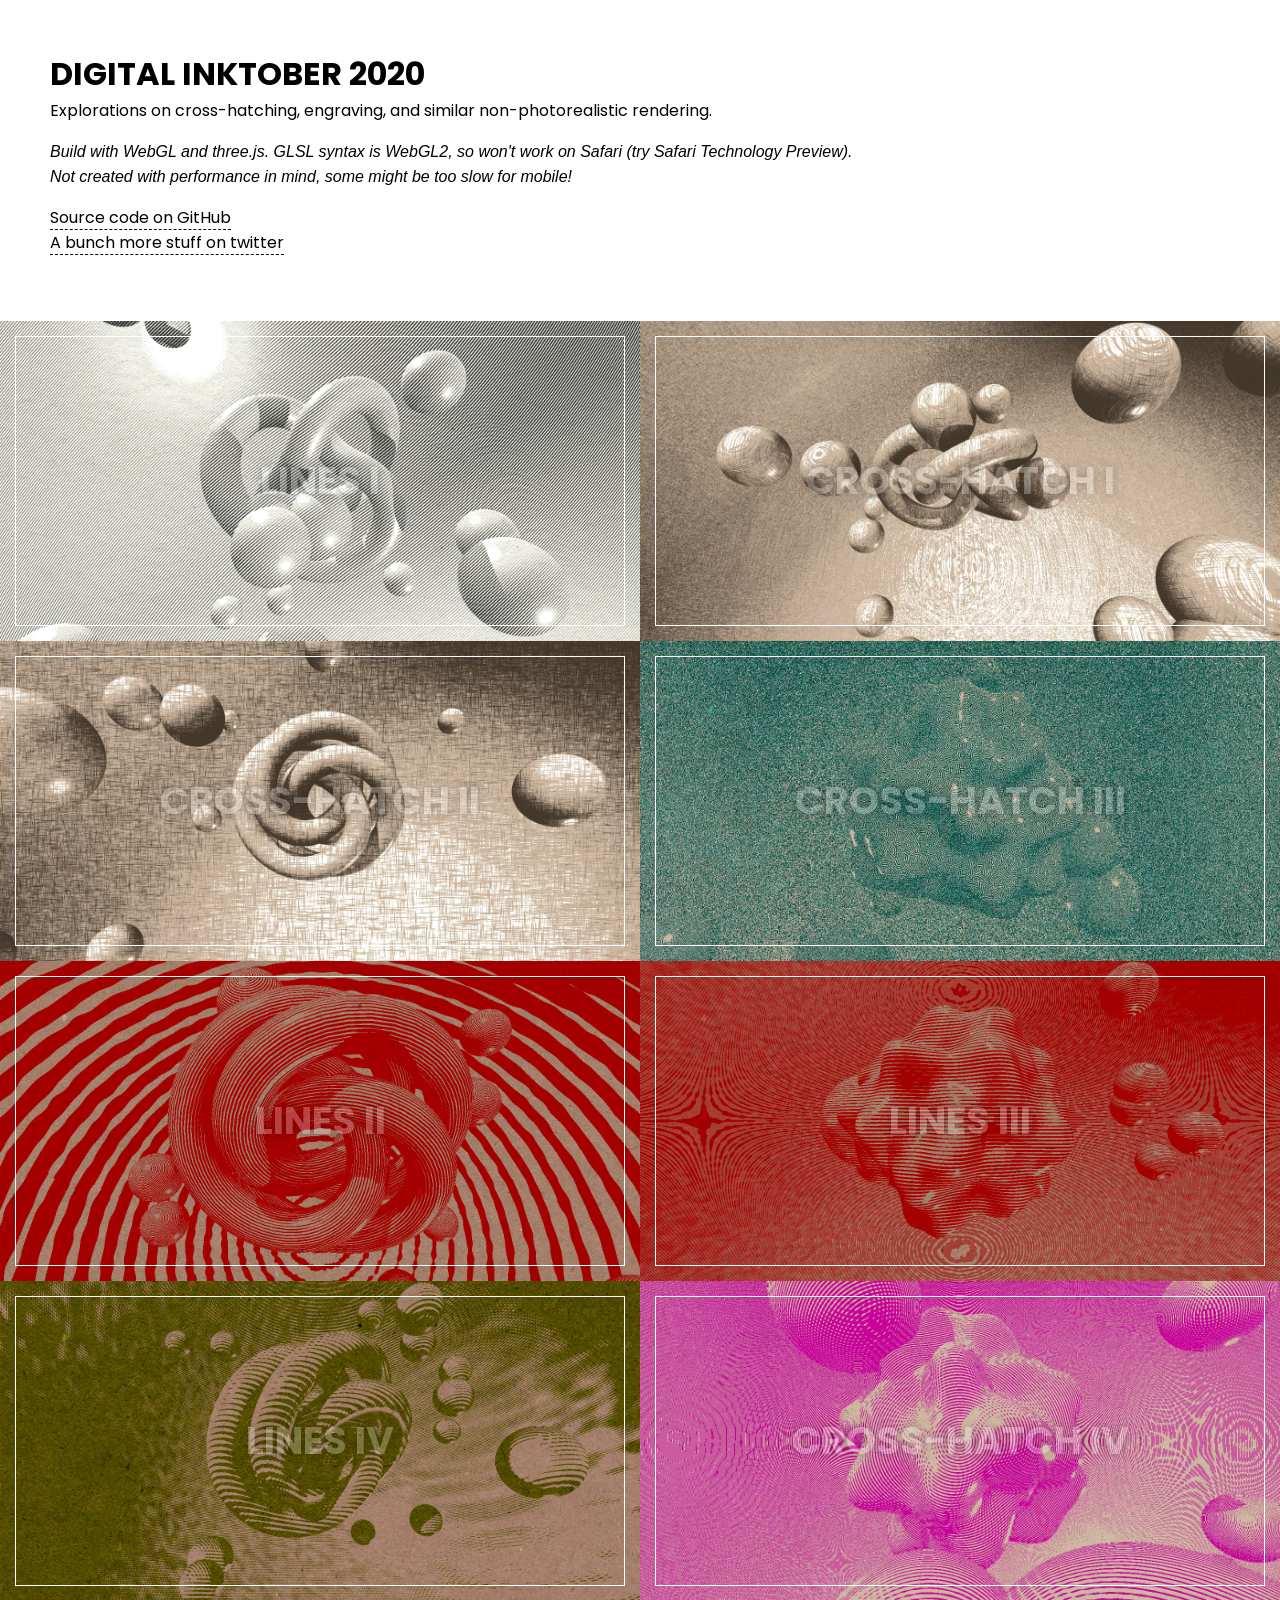
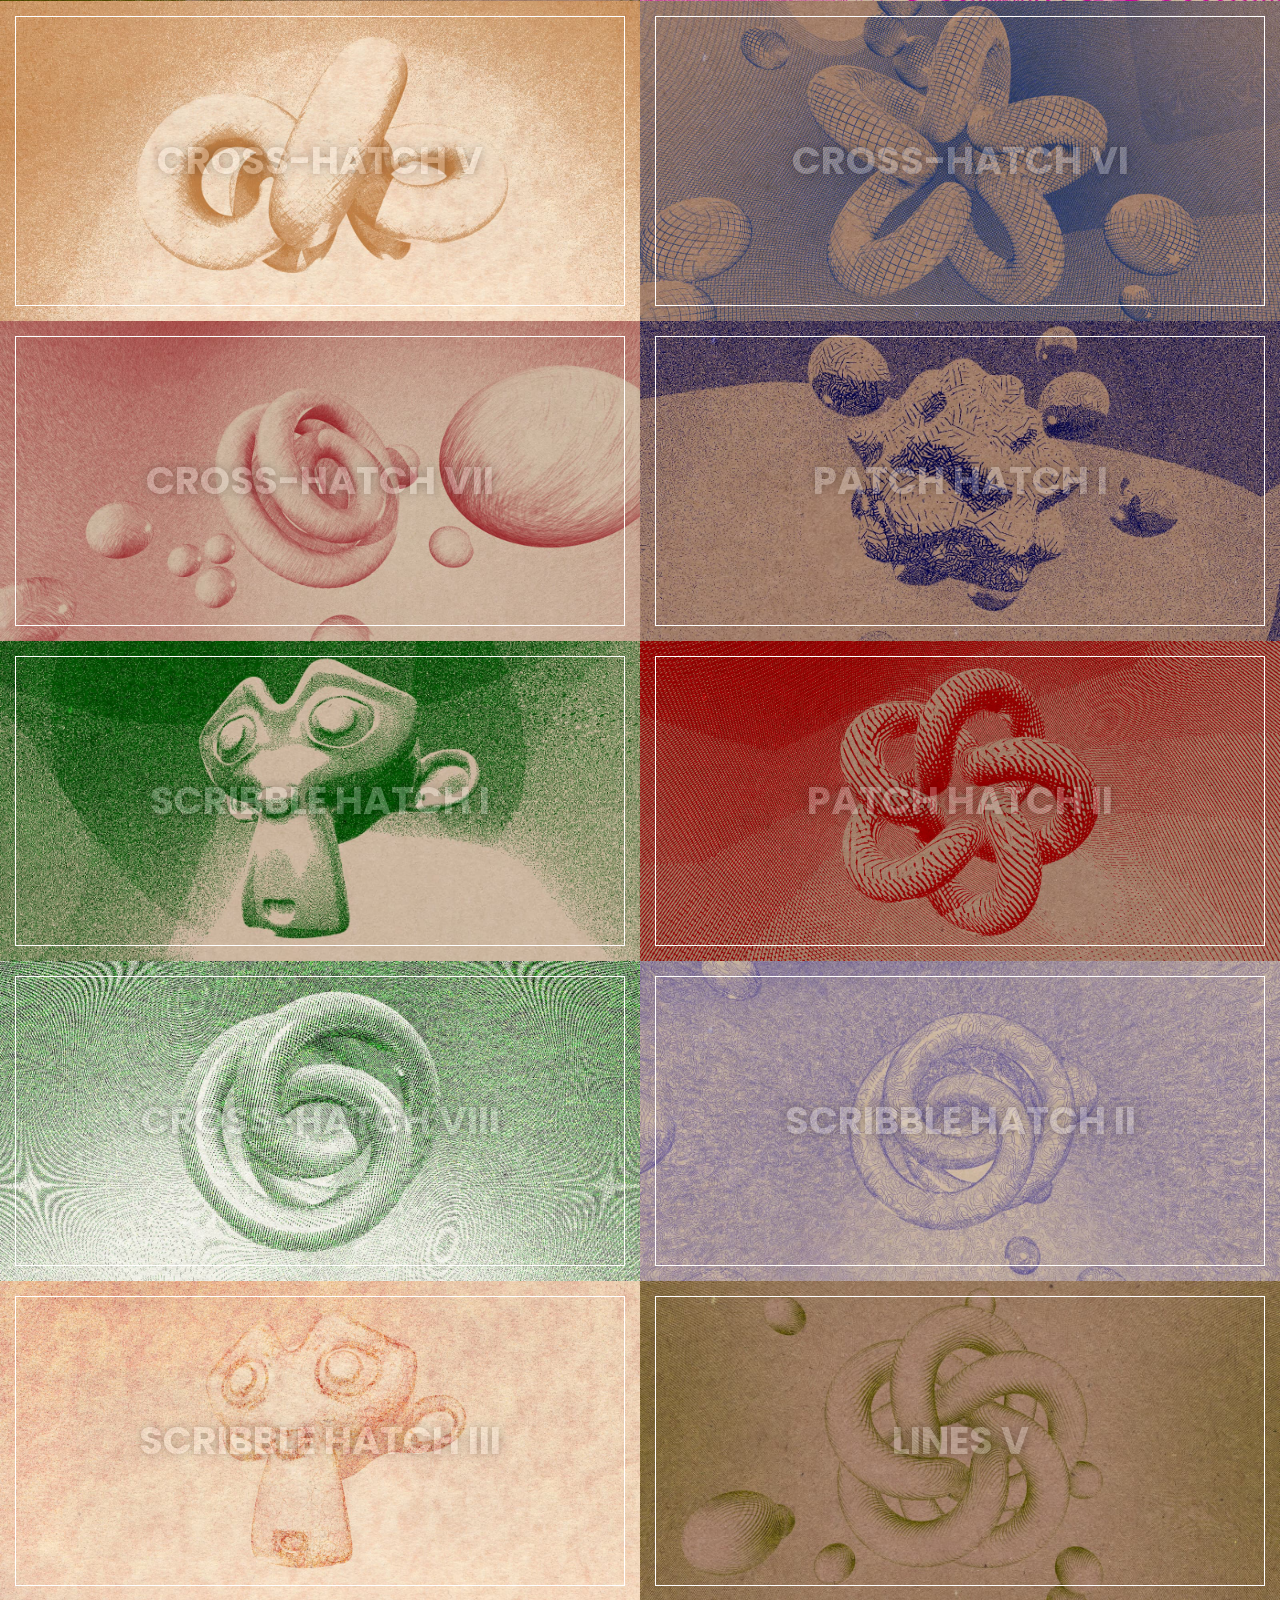
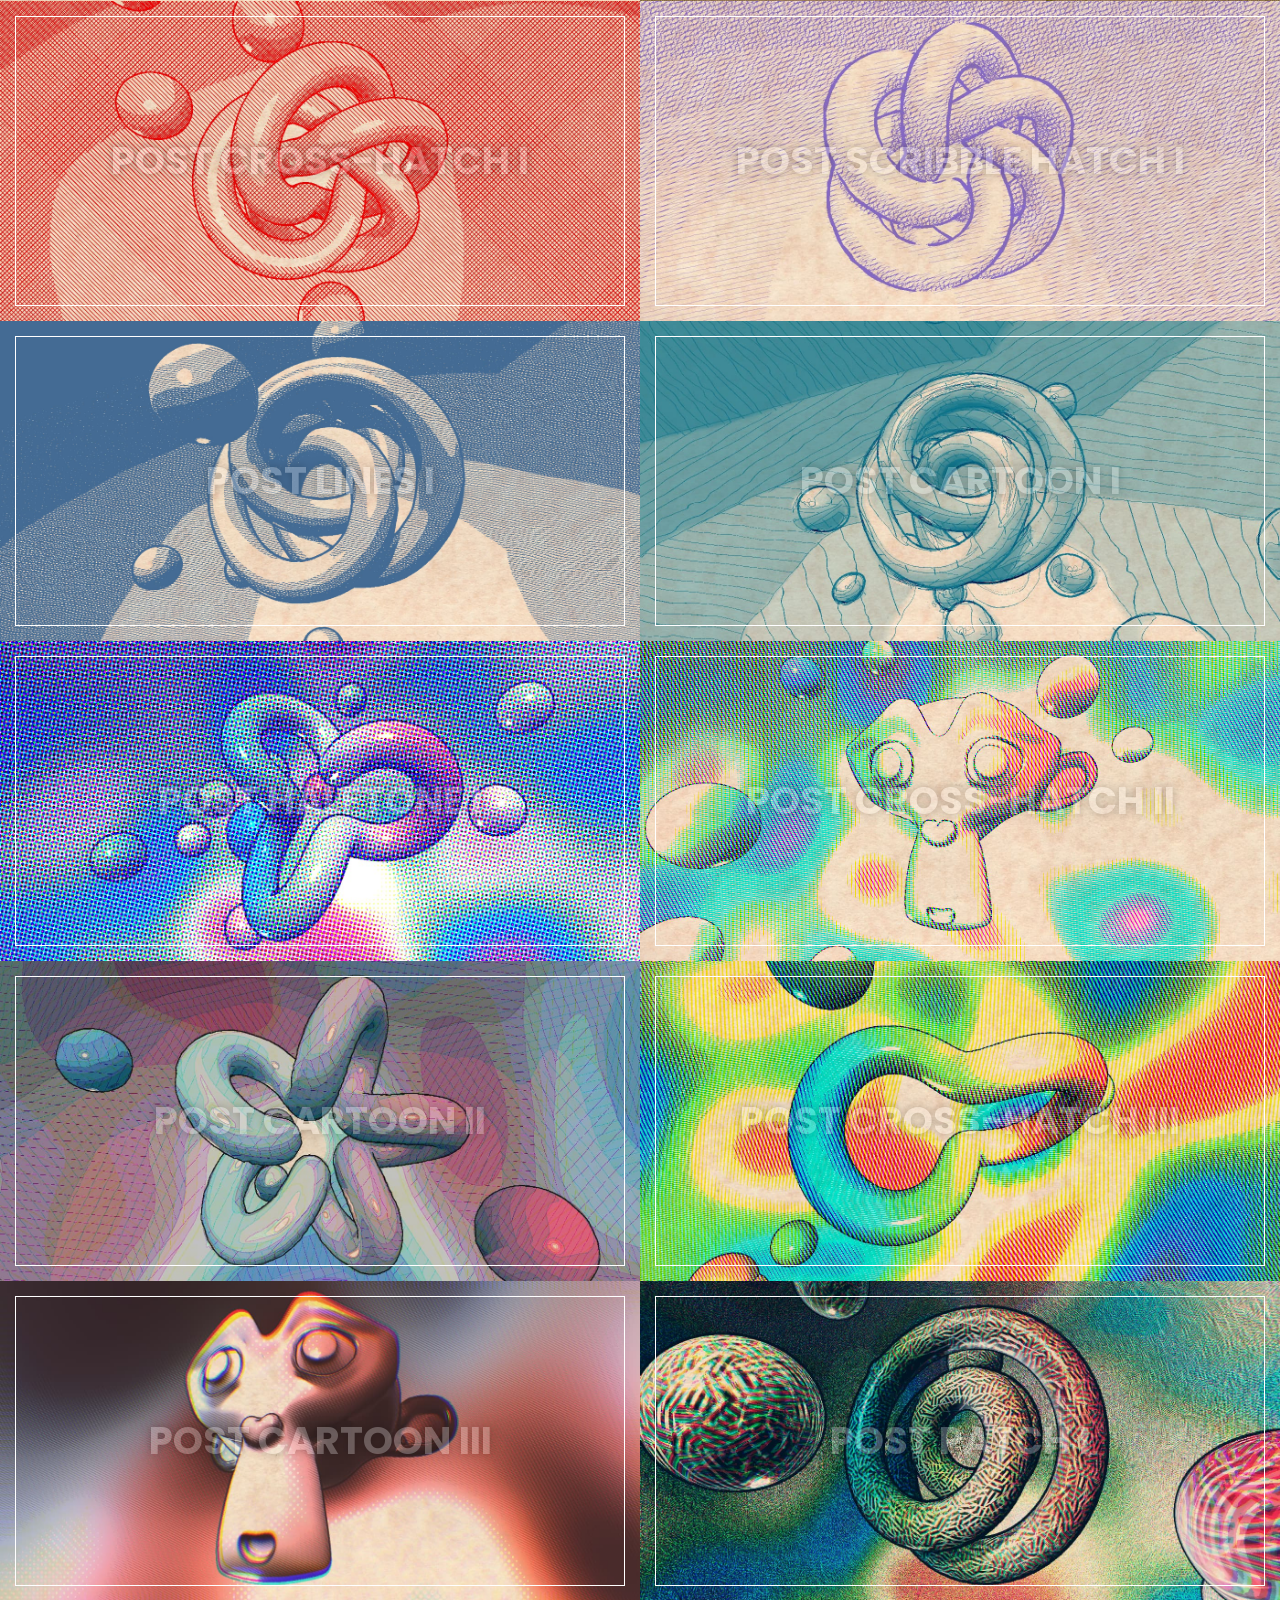
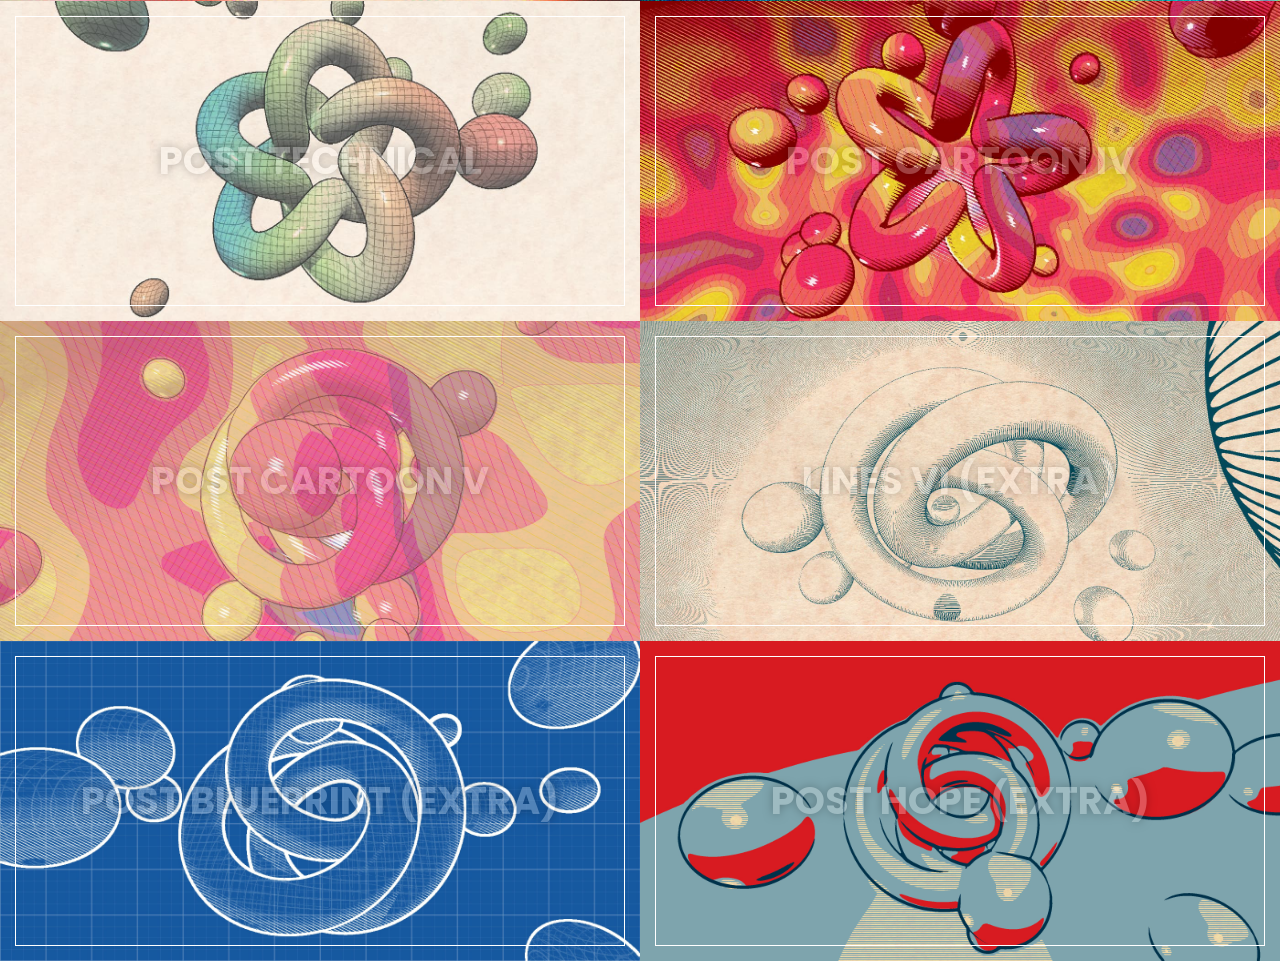
==== commit 9fbc2913: "added post hope" ====
--- a/index.html
+++ b/index.html
@@ -267,7 +267,10 @@
         <img src="snapshots/post-blueprint.jpg" />
         <h2>Post Blueprint (Extra)</h2>
       </a>
-      <a class="empty card"></a>
+      <a class="card" href="post-hope/index.html">
+        <img src="snapshots/post-hope.jpg" />
+        <h2>Post Hope (Extra)</h2>
+      </a>
       <a class="empty card"></a>
       <a class="empty card"></a>
     </div>
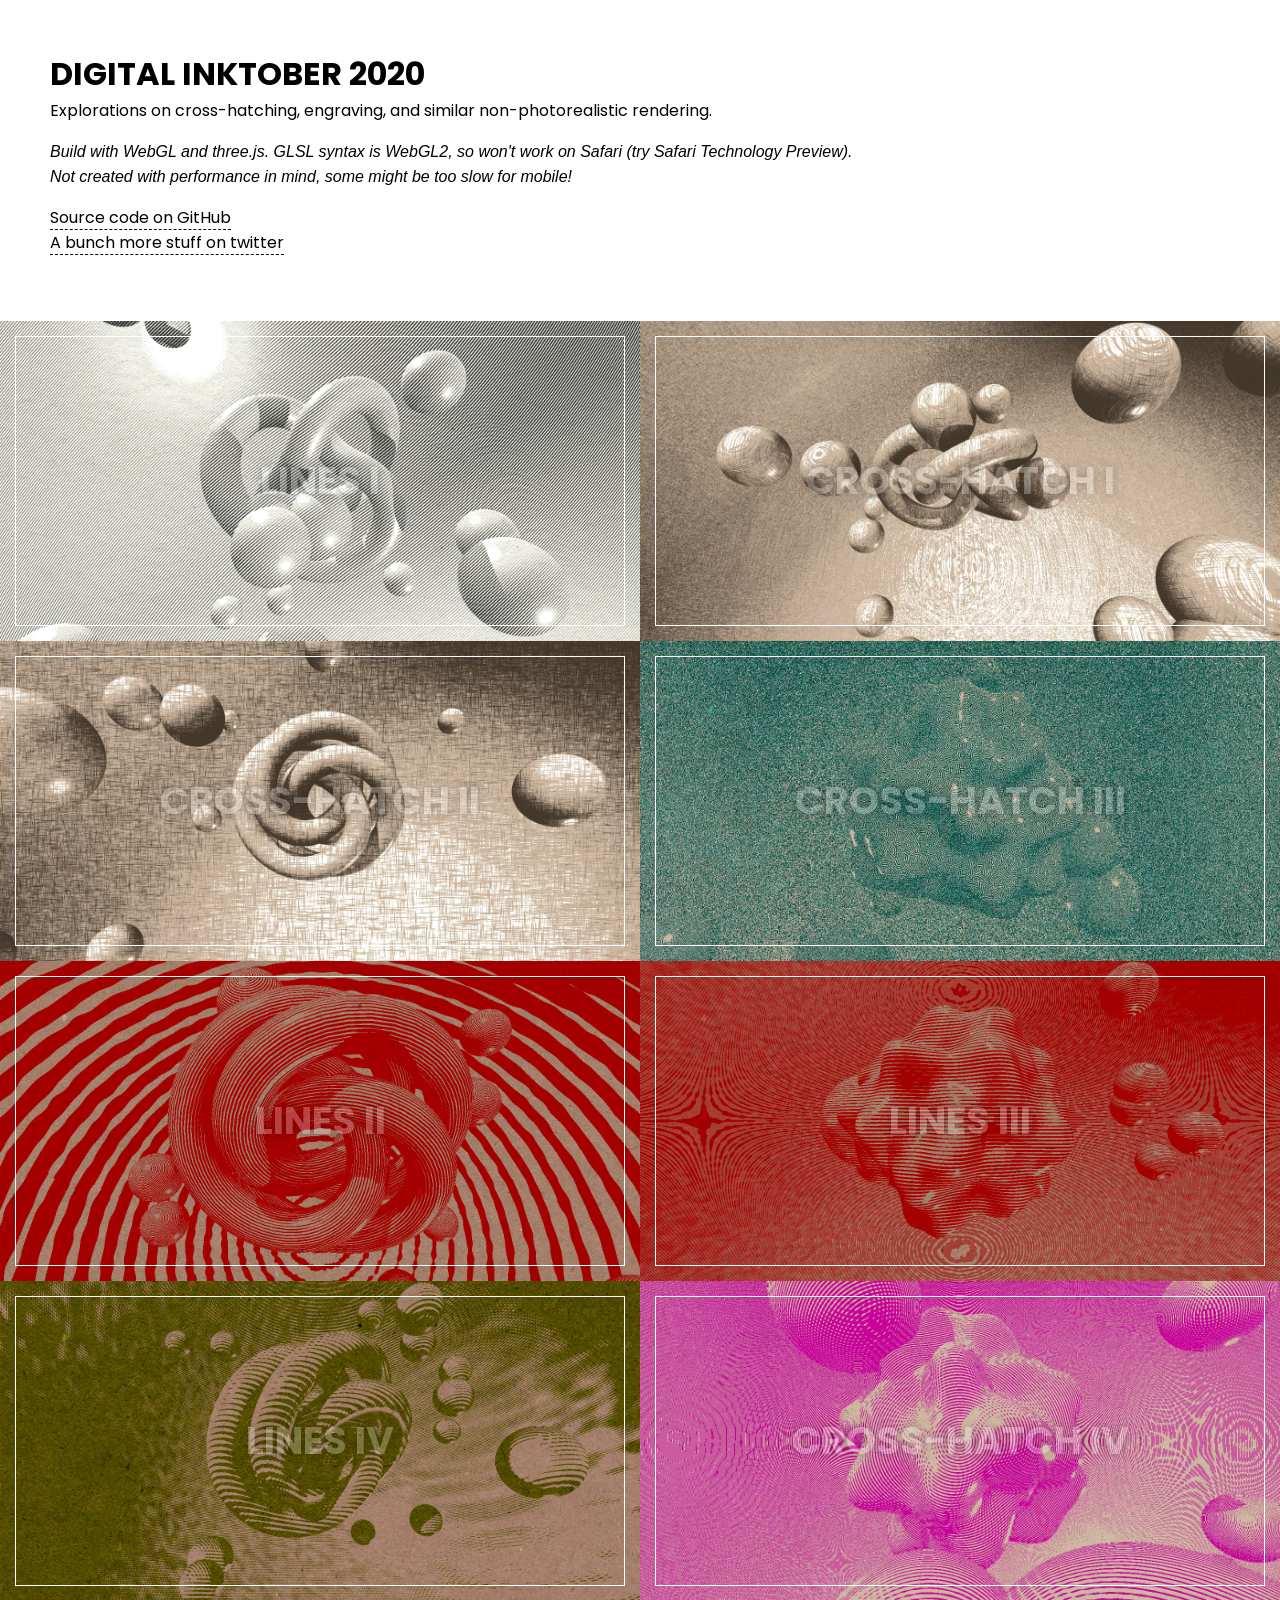
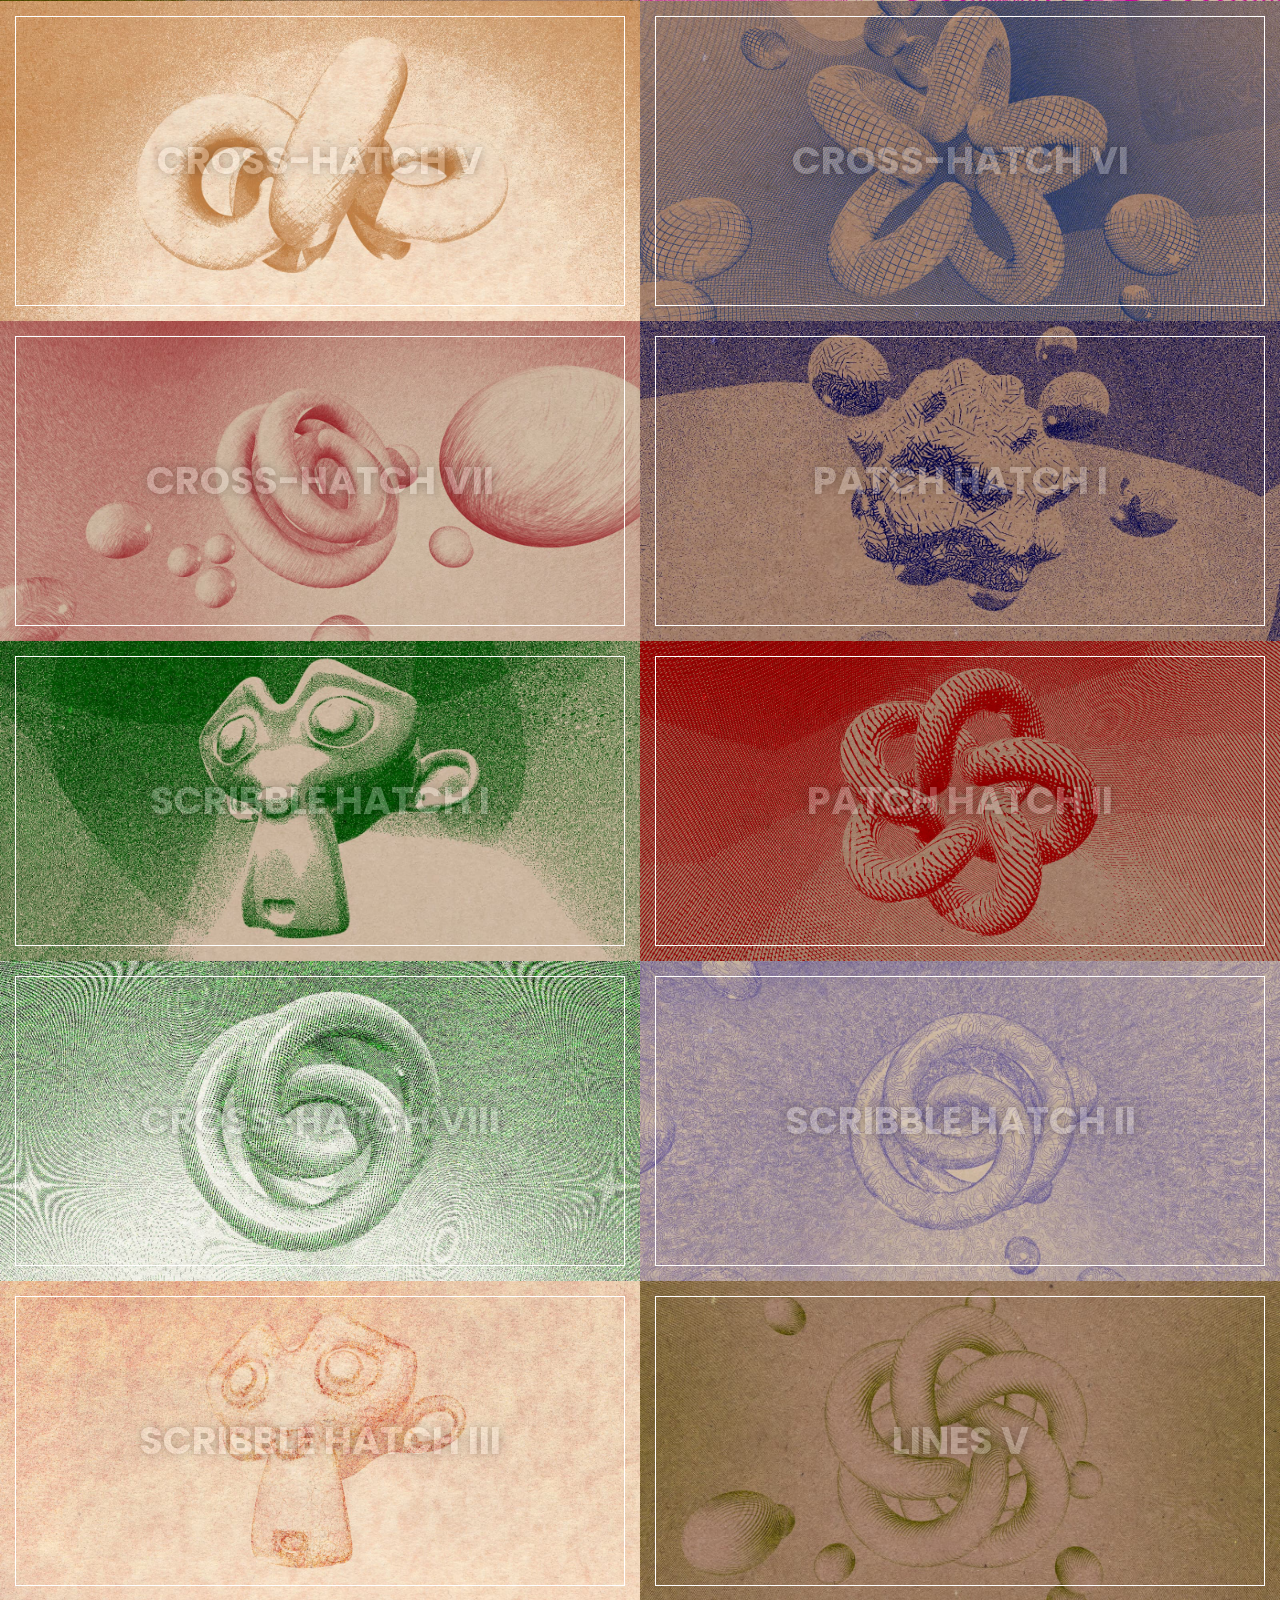
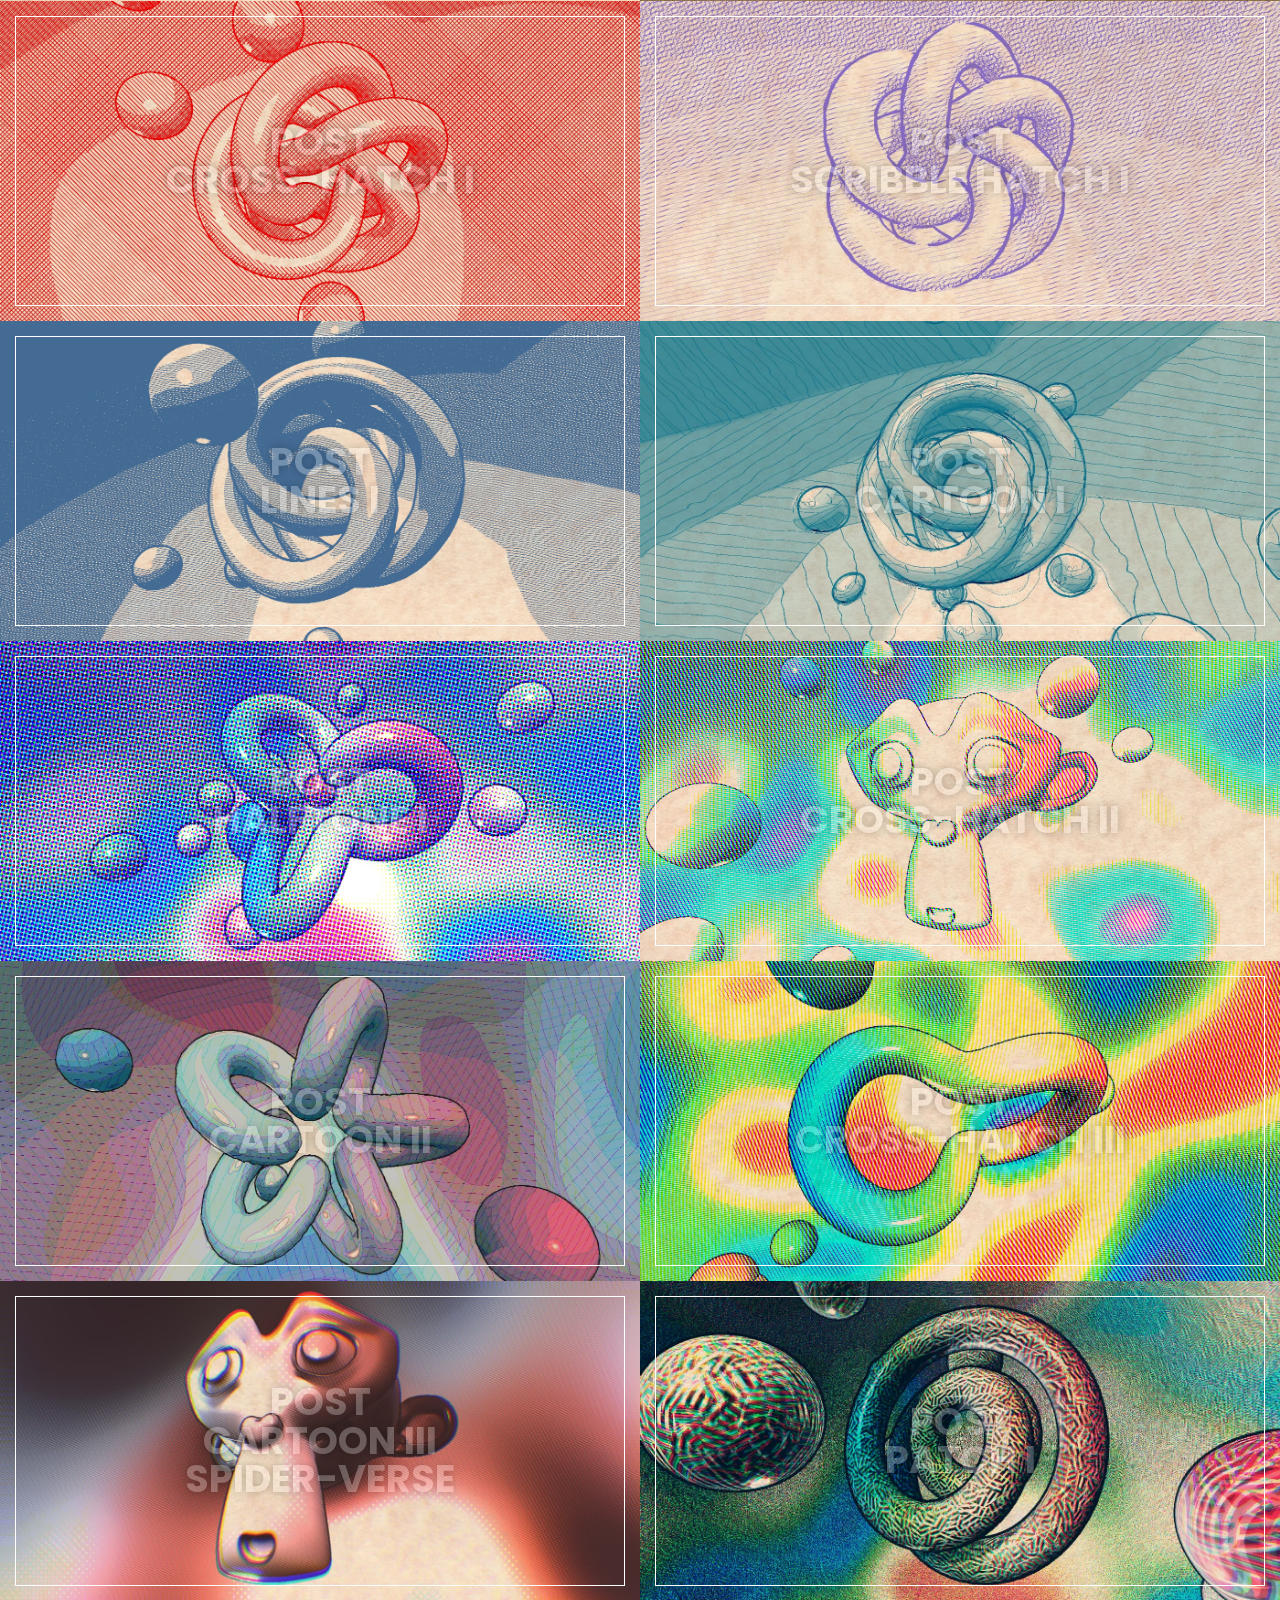
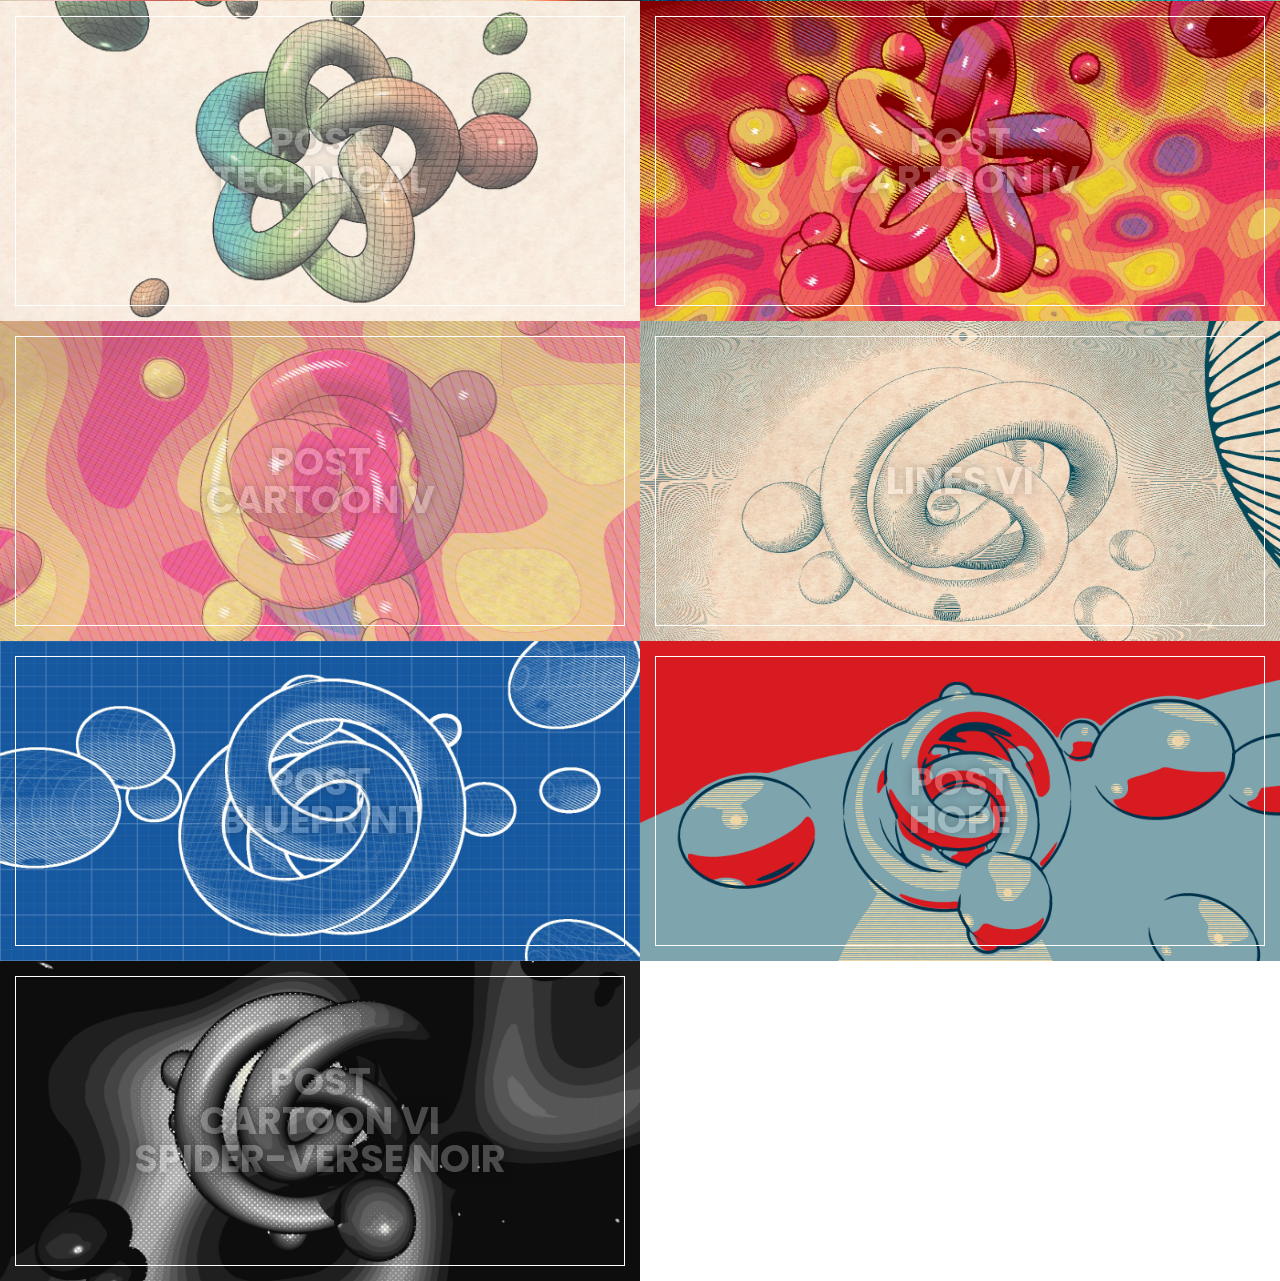
==== commit f3b99422: "added post spiderverse noir" ====
--- a/index.html
+++ b/index.html
@@ -53,6 +53,7 @@
         display: flex;
         position: relative;
         font-size: 1vw;
+        align-items: center;
       }
       a.card img {
         position: absolute;
@@ -74,14 +75,14 @@
         text-transform: uppercase;
         color: white;
         left: 0;
-        bottom: calc(50% - 1em);
         padding: 1em;
-        line-height: 0;
+        line-height: 1em;
         text-align: center;
         width: 100%;
         opacity: 0.25;
         text-shadow: 0 0 10px black;
         transition: opacity 200ms ease-out;
+        justify-items: center;
       }
       a.card:hover h2 {
         opacity: 1;
@@ -209,69 +210,72 @@
       </a>
       <a class="card" href="post-cross-hatch-i/index.html">
         <img src="snapshots/post-cross-hatch-i.jpg" />
-        <h2>Post Cross-hatch I</h2>
+        <h2>Post<br />Cross-hatch I</h2>
       </a>
       <a class="card" href="post-scribble-i/index.html">
         <img src="snapshots/post-scribble-i.jpg" />
-        <h2>Post Scribble hatch I</h2>
+        <h2>Post<br />Scribble hatch I</h2>
       </a>
       <a class="card" href="post-lines-i/index.html">
         <img src="snapshots/post-lines-i.jpg" />
-        <h2>Post Lines I</h2>
+        <h2>Post<br />Lines I</h2>
       </a>
       <a class="card" href="post-cartoon-i/index.html">
         <img src="snapshots/post-cartoon-i.jpg" />
-        <h2>Post Cartoon I</h2>
+        <h2>Post<br />Cartoon I</h2>
       </a>
       <a class="card" href="post-cmyk-halftone-i/index.html">
         <img src="snapshots/post-halftone-i.jpg" />
-        <h2>Post Halftone I</h2>
+        <h2>Post<br />Halftone I</h2>
       </a>
       <a class="card" href="post-cross-hatch-ii/index.html">
         <img src="snapshots/post-cross-hatch-ii.jpg" />
-        <h2>Post Cross-hatch II</h2>
+        <h2>Post<br />Cross-hatch II</h2>
       </a>
       <a class="card" href="post-cartoon-ii/index.html">
         <img src="snapshots/post-cartoon-ii.jpg" />
-        <h2>Post Cartoon II</h2>
+        <h2>Post<br />Cartoon II</h2>
       </a>
       <a class="card" href="post-cross-hatch-iii/index.html">
         <img src="snapshots/post-cross-hatch-iii.jpg" />
-        <h2>Post Cross-hatch III</h2>
+        <h2>Post<br />Cross-hatch III</h2>
       </a>
       <a class="card" href="post-cartoon-iii/index.html">
         <img src="snapshots/post-cartoon-iii.jpg" />
-        <h2>Post Cartoon III</h2>
+        <h2>Post<br />Cartoon III<br />Spider-Verse</h2>
       </a>
       <a class="card" href="post-patch-i/index.html">
         <img src="snapshots/post-patch-i.jpg" />
-        <h2>Post Patch I</h2>
+        <h2>Post<br />Patch I</h2>
       </a>
       <a class="card" href="post-technical/index.html">
         <img src="snapshots/post-technical.jpg" />
-        <h2>Post Technical</h2>
+        <h2>Post<br />Technical</h2>
       </a>
       <a class="card" href="post-cartoon-iv/index.html">
         <img src="snapshots/post-cartoon-iv.jpg" />
-        <h2>Post Cartoon IV</h2>
+        <h2>Post<br />Cartoon IV</h2>
       </a>
       <a class="card" href="post-cartoon-v/index.html">
         <img src="snapshots/post-cartoon-v.jpg" />
-        <h2>Post Cartoon V</h2>
+        <h2>Post<br />Cartoon V</h2>
       </a>
       <a class="card" href="lines-vi/index.html">
         <img src="snapshots/lines-vi.jpg" />
-        <h2>Lines VI (Extra)</h2>
+        <h2>Lines VI</h2>
       </a>
       <a class="card" href="post-blueprint/index.html">
         <img src="snapshots/post-blueprint.jpg" />
-        <h2>Post Blueprint (Extra)</h2>
+        <h2>Post<br />Blueprint</h2>
       </a>
       <a class="card" href="post-hope/index.html">
         <img src="snapshots/post-hope.jpg" />
-        <h2>Post Hope (Extra)</h2>
-      </a>
-      <a class="empty card"></a>
+        <h2>Post<br />Hope</h2>
+      </a>
+      <a class="card" href="post-cartoon-vi/index.html">
+        <img src="snapshots/post-cartoon-vi.jpg" />
+        <h2>Post<br />Cartoon VI<br />Spider-Verse Noir</h2>
+      </a>
       <a class="empty card"></a>
     </div>
   </body>
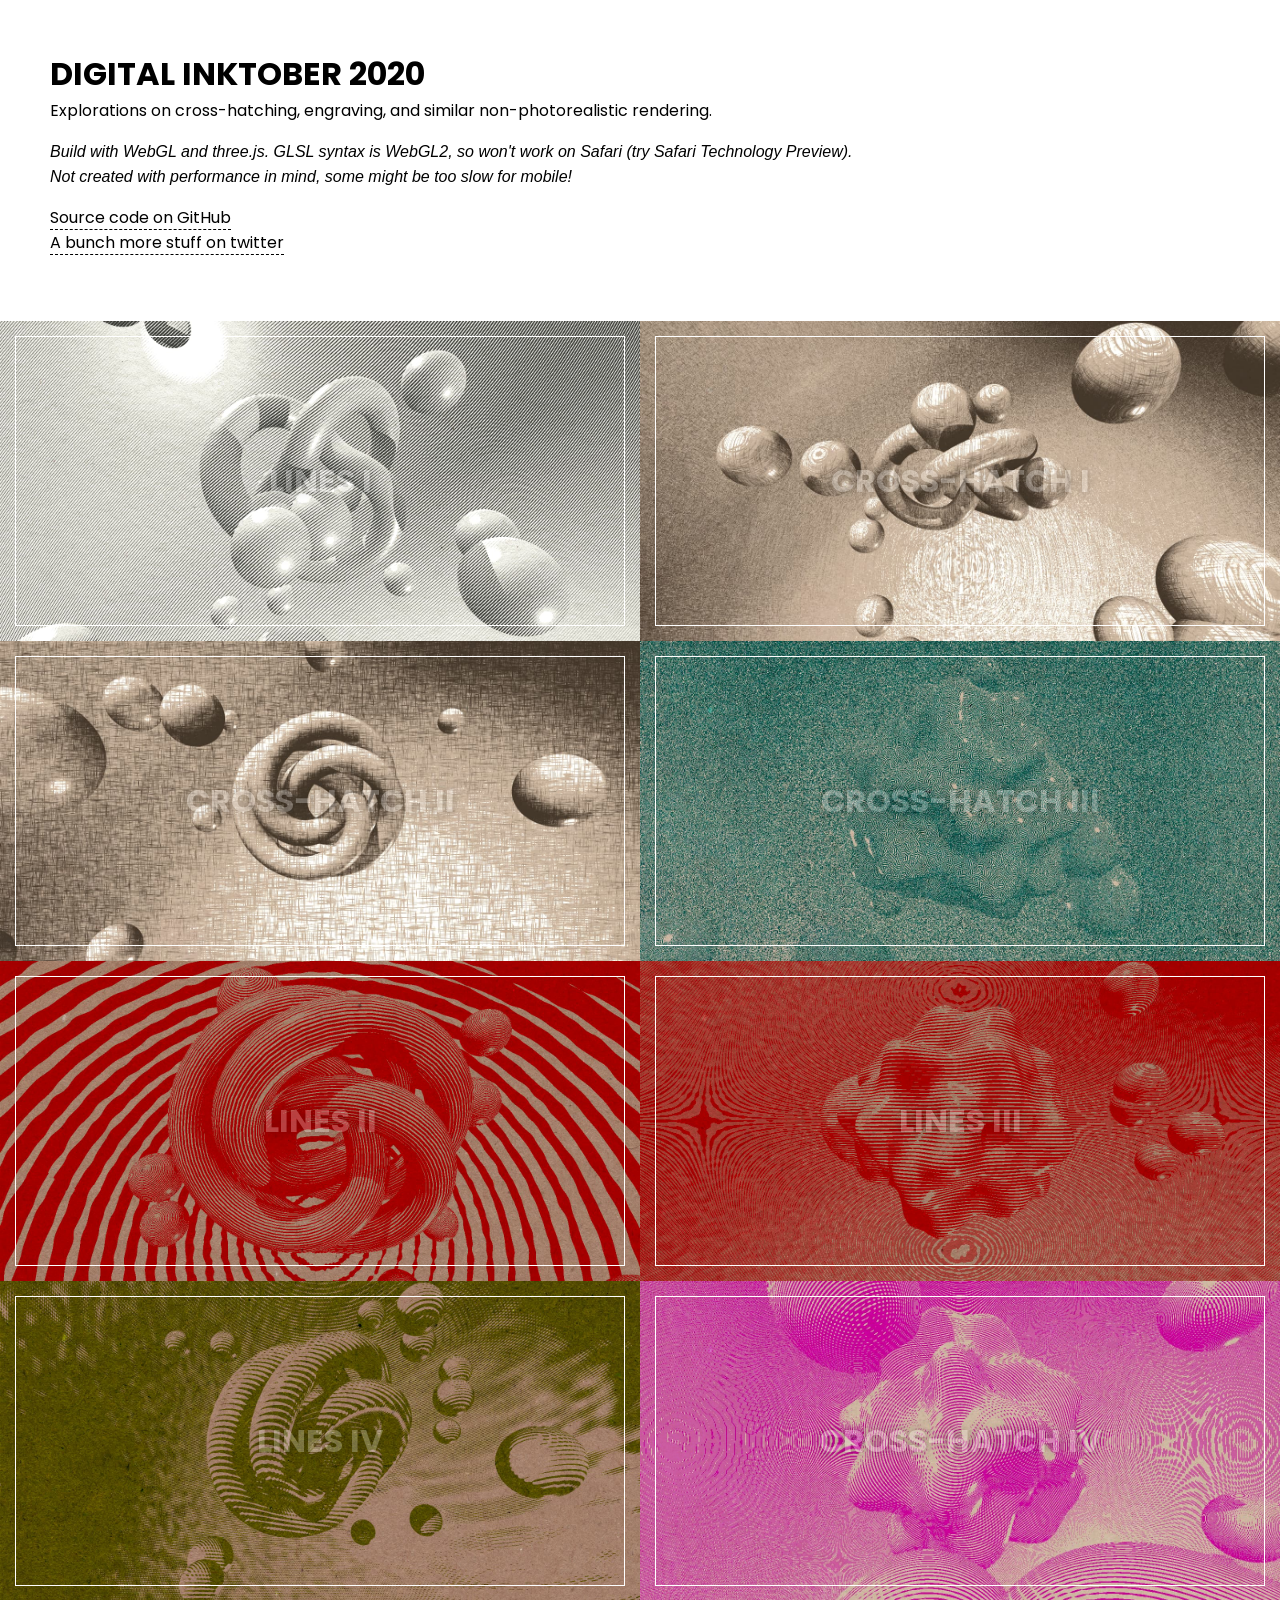
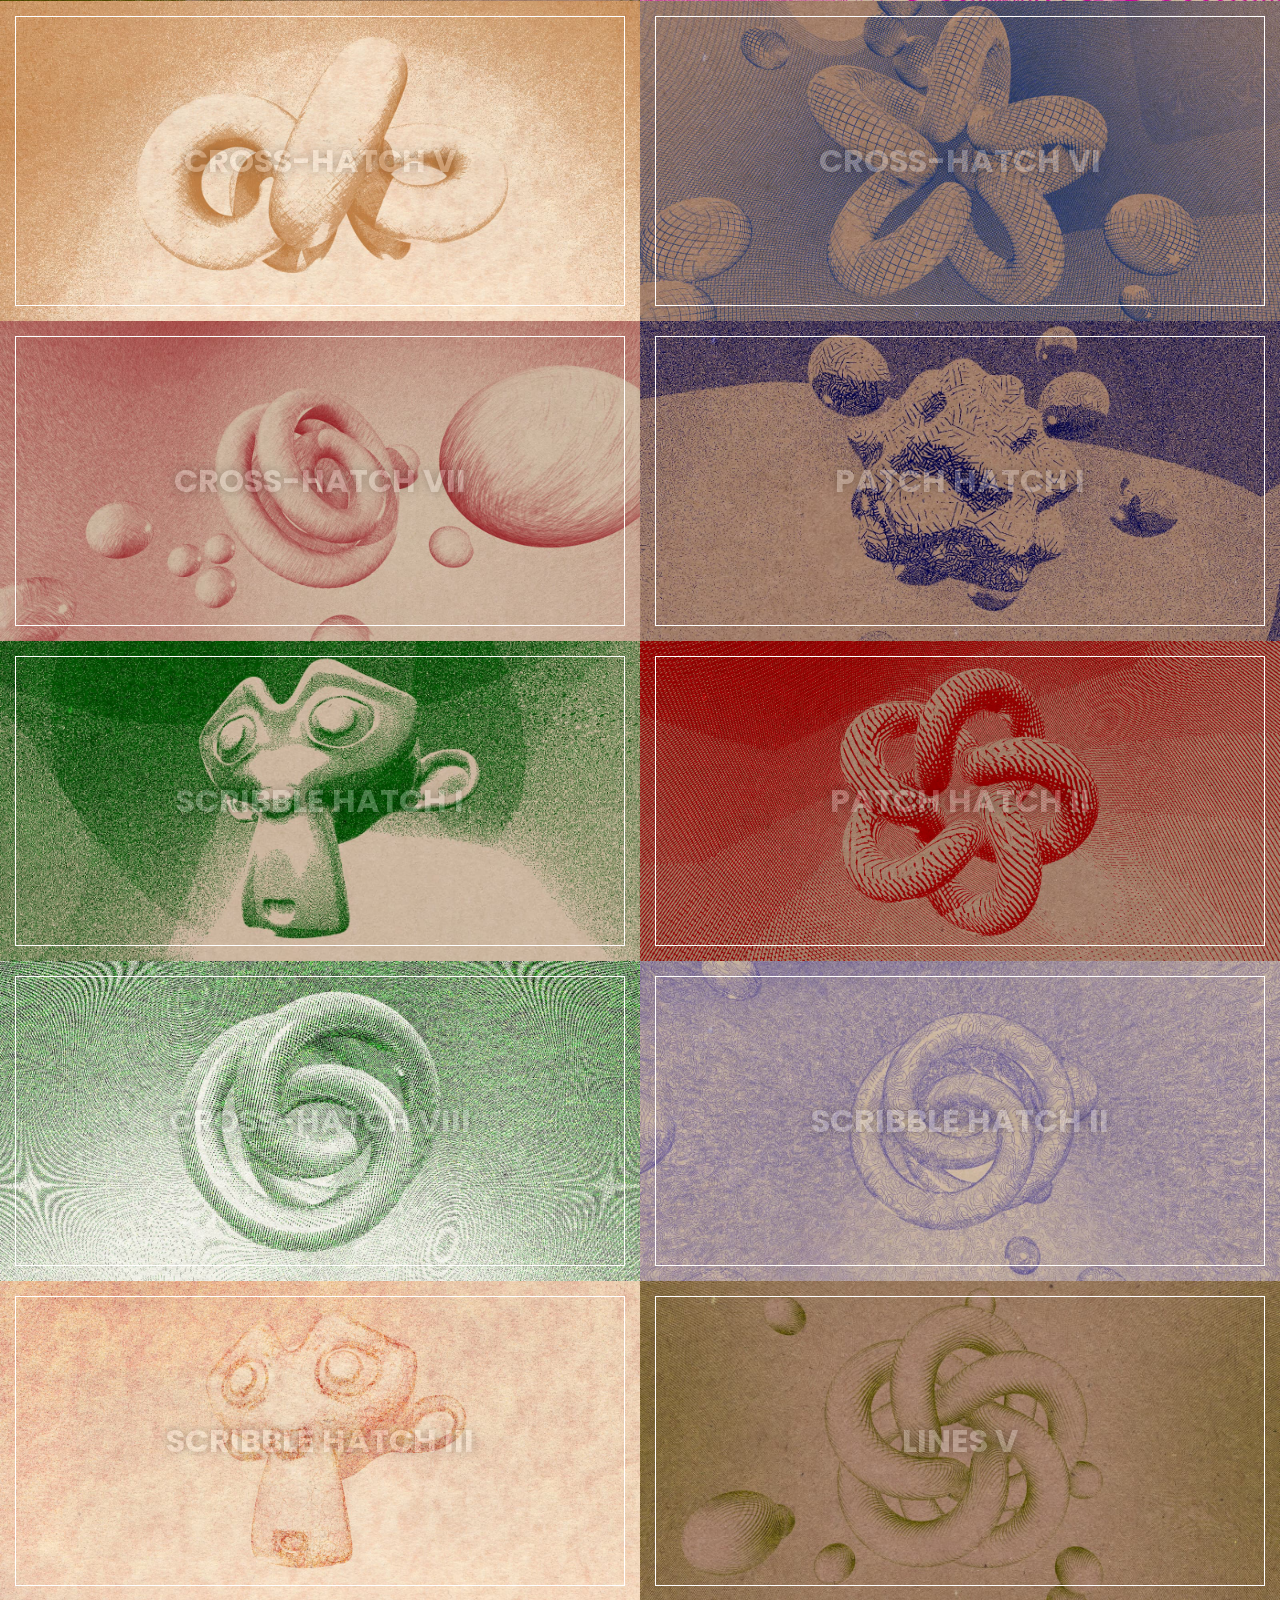
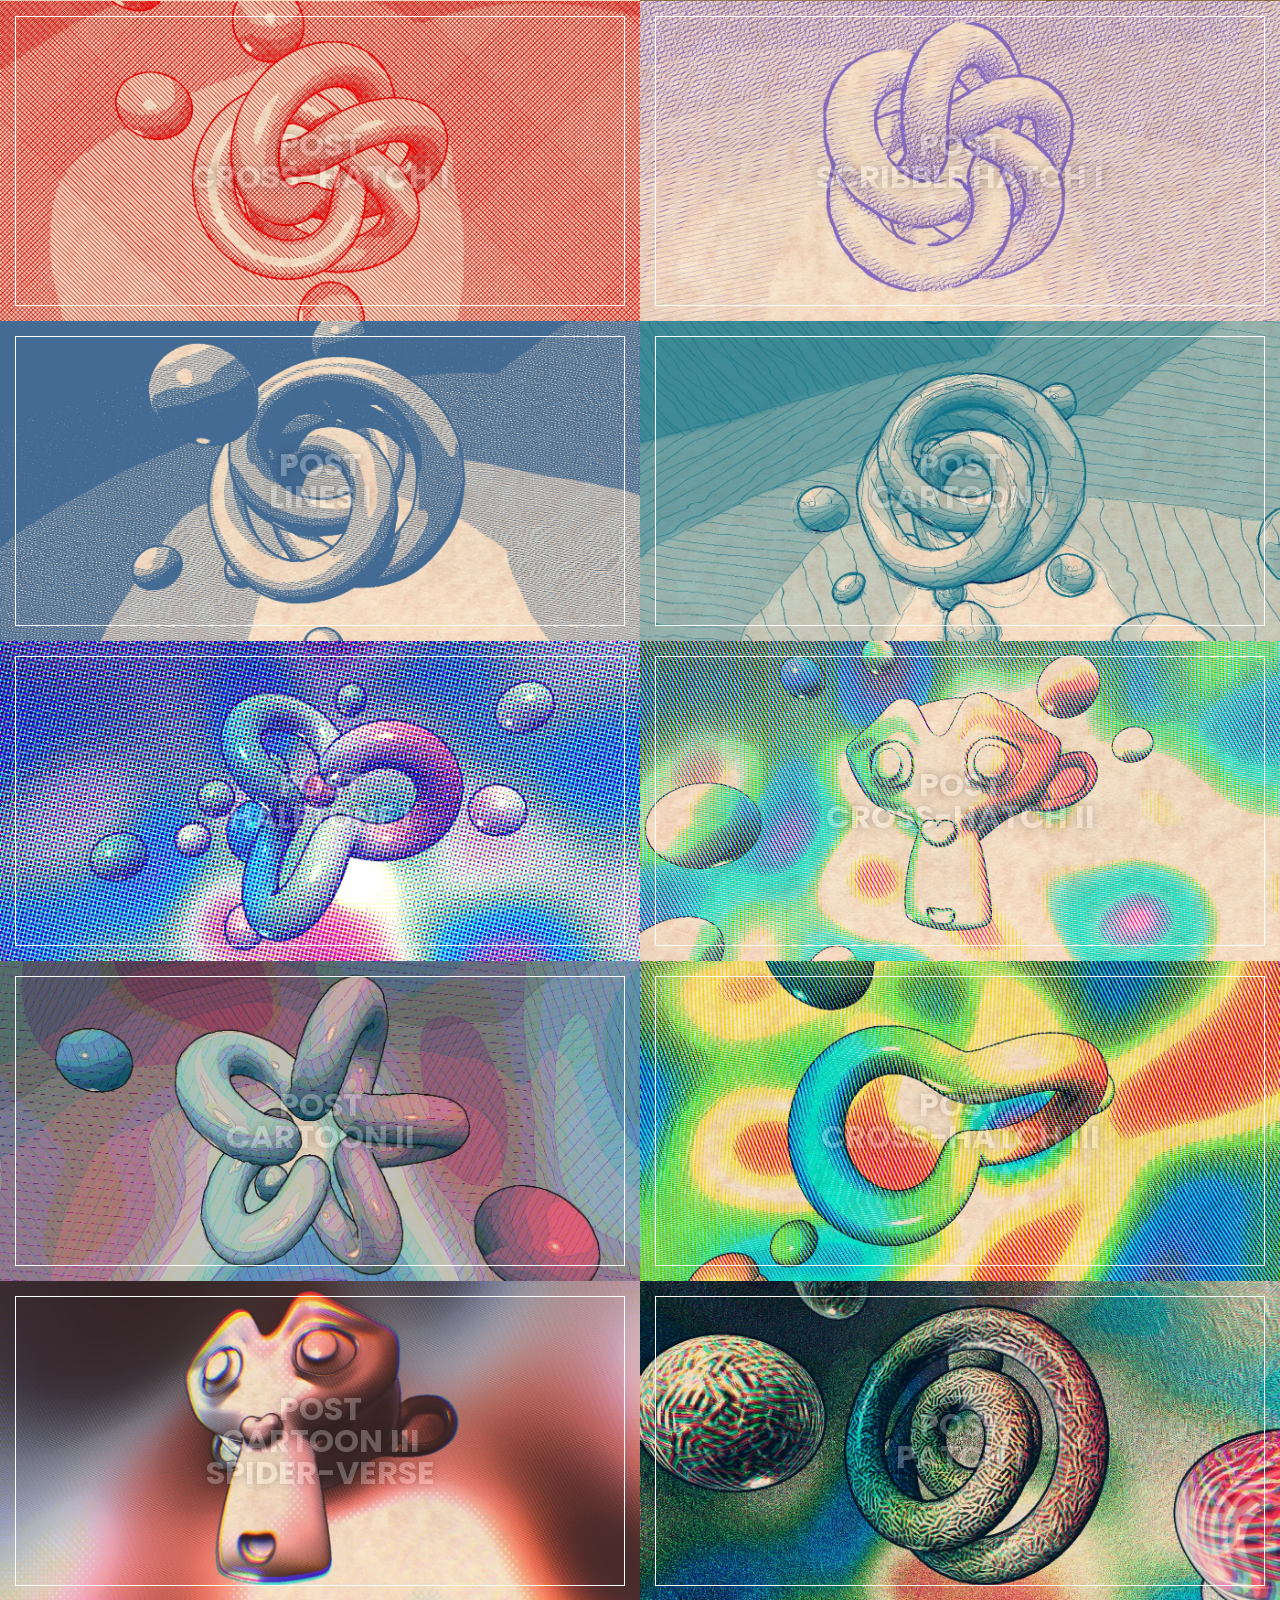
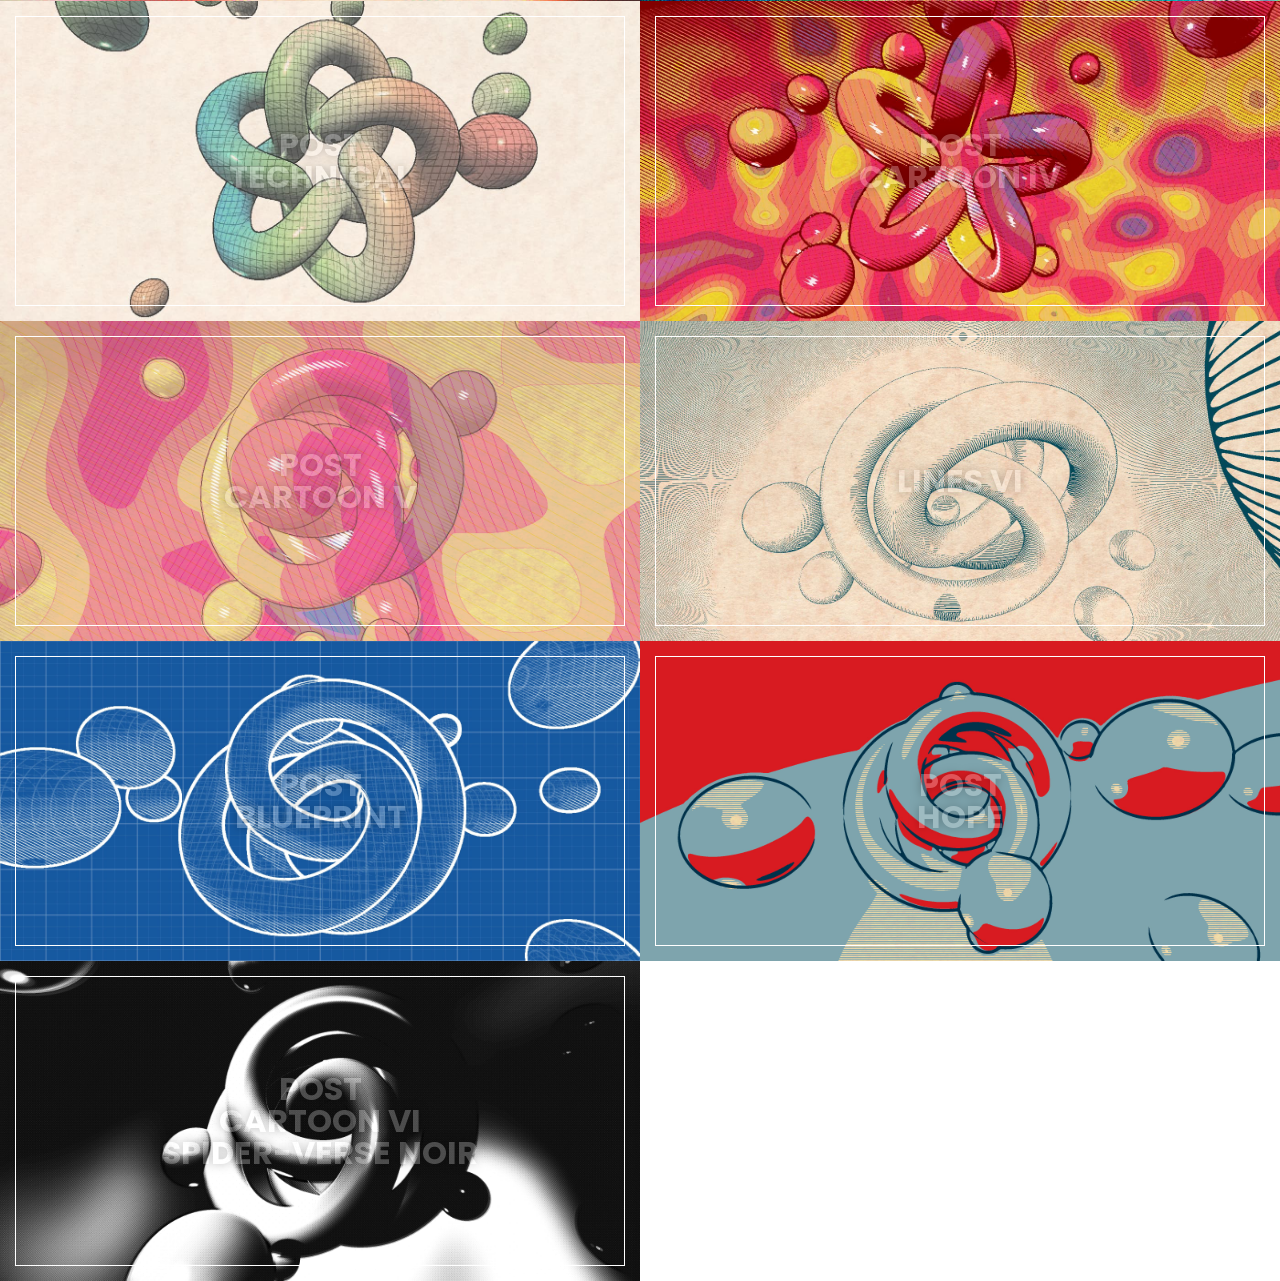
==== commit 0b654afc: "Update index.html" ====
--- a/index.html
+++ b/index.html
@@ -38,25 +38,28 @@
         border-bottom: 1px solid black;
       }
       div.cards {
-        display: flex;
-        flex-wrap: wrap;
-        text-align: center;
-        justify-content: center;
+        display: grid;
+        grid-template-columns: repeat(auto-fill, minmax(512px, 1fr));
+      }
+      div.cards a::before {
+        content: "";
+        display: block;
+        padding-bottom: 50%;
       }
       a.empty {
         width: 25%;
         height: auto;
       }
       a.card {
-        width: 25%;
-        height: 12.5vw;
-        display: flex;
+        background-size: cover;
+        background-position: 50% 50%;
         position: relative;
-        font-size: 1vw;
         align-items: center;
       }
       a.card img {
         position: absolute;
+        left: 0;
+        top: 0;
         width: 100%;
         height: 100%;
       }
@@ -80,34 +83,21 @@
         text-align: center;
         width: 100%;
         opacity: 0.25;
+        font-size: 2em;
+        top: 0;
+        bottom: 0;
+        right: 0;
         text-shadow: 0 0 10px black;
         transition: opacity 200ms ease-out;
-        justify-items: center;
+        display: flex;
+        flex: 1 1 100%;
+        align-items: center;
+        align-content: center;
+        text-align: center;
+        justify-content: center;
       }
       a.card:hover h2 {
         opacity: 1;
-      }
-      @media screen and (max-width: 1600px) {
-        a.card {
-          width: 50%;
-          height: 25vw;
-          font-size: 2vw;
-        }
-        a.empty {
-          width: 50%;
-          height: auto;
-        }
-      }
-      @media screen and (max-width: 800px) {
-        a.card {
-          width: 100vw;
-          height: 50vw;
-          font-size: 4vw;
-        }
-        a.empty {
-          width: 50vw;
-          height: auto;
-        }
       }
     </style>
     <link
